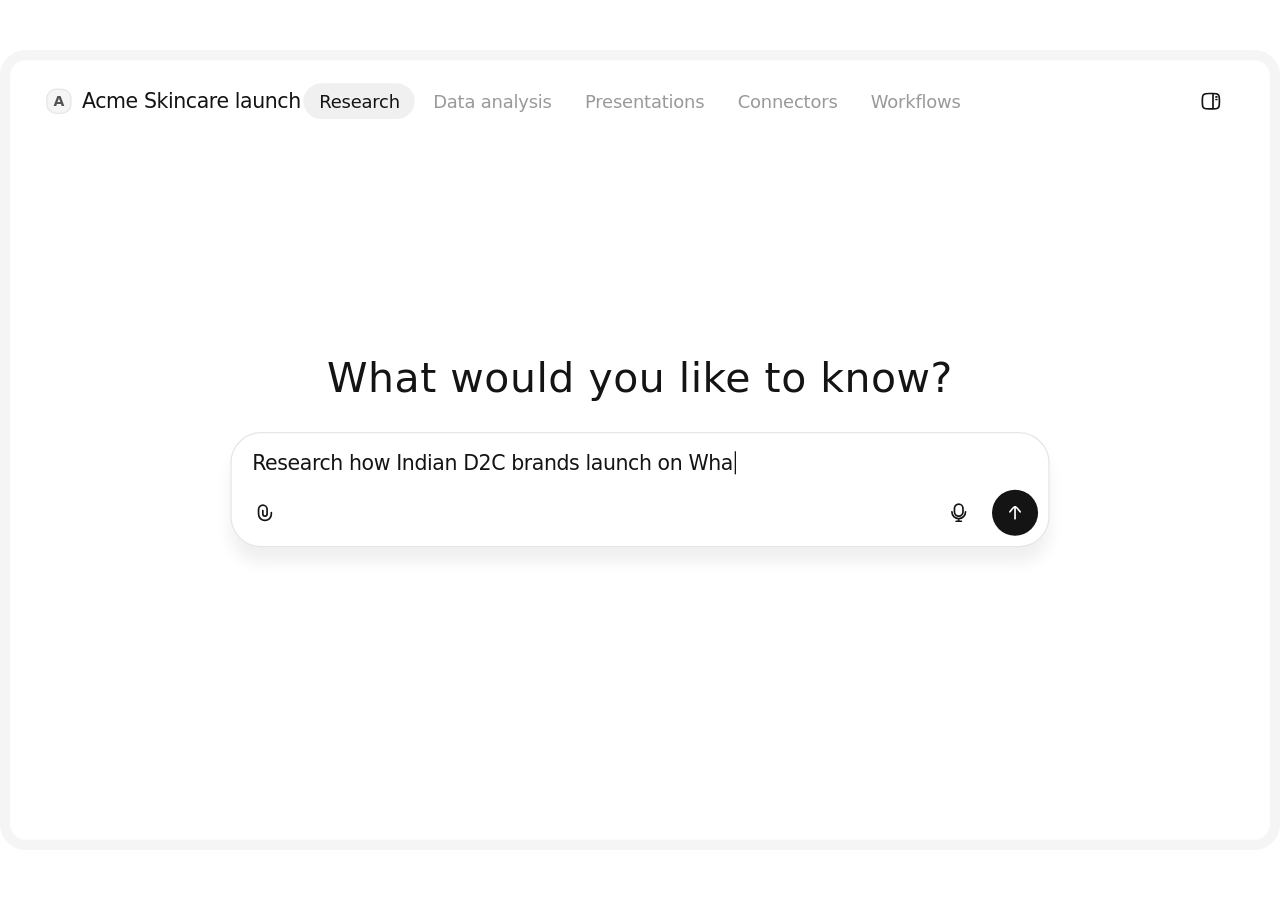
==== index.html @ a305a41b "Build demo shell and scene 1 (Research) Single self-contained index.html: centred app window that sc" ====
<!doctype html>
<html lang="en">
<head>
<meta charset="utf-8">
<meta name="viewport" content="width=device-width, initial-scale=1">
<title>Indus Cowork Demo</title>
<style>
/* Tokens: see design/tokens.css (inlined so this file stays self-contained) */
:root {
  --font-display: "Season Mix", "Inter Display", "Inter", -apple-system, "Segoe UI", system-ui, sans-serif;
  --font-sans:    "Matter", "Inter", -apple-system, "Segoe UI", system-ui, sans-serif;
  --font-mono:    "Matter Mono", ui-monospace, "SF Mono", Menlo, "DejaVu Sans Mono", monospace;
  --weight-regular: 400; --weight-medium: 500; --weight-semibold: 600;

  --text-display-size: 32px;  --text-display-lh: 38.4px;  --text-display-track: 0.4063px;
  --text-title-size:   20px;  --text-title-lh:   24px;    --text-title-track:  -0.4492px;
  --text-body-size:    16px;  --text-body-lh:    24px;    --text-body-track:   -0.3125px;
  --text-heading-size: 16px;  --text-heading-lh: 19.2px;  --text-heading-track:-0.3125px;
  --text-ui-size:      15px;  --text-ui-lh:      21.75px; --text-ui-track:     -0.2344px;
  --text-small-size:   14px;  --text-small-lh:   21px;    --text-small-track:  -0.1504px;
  --text-caption-size: 12px;  --text-caption-lh: 18px;    --text-caption-track: 0;

  --color-ink: #141414; --color-ink-secondary: #525252; --color-ink-muted: #6b7280;
  --color-ink-placeholder: #999999; --color-ink-faint: #b3b3b3; --color-ink-done: #bebebe;
  --color-surface: #ffffff; --color-surface-sunken: #f5f5f5; --color-surface-hover: #f0f0f0; --color-canvas: #f7f5f3;
  --color-border: #e6e6e6; --color-border-subtle: #f0f0f0; --color-border-strong: #cccccc;
  --color-success-bg: #e3f1d8; --color-success-fg: #385418; --color-success-icon: #80ae4d;
  --color-info-bg: #e8effc; --color-danger-bg: #fee2e2; --color-warning-bg: #fffbeb; --color-slate: #374151;

  --space-0-5: 2px; --space-1: 4px; --space-2: 8px; --space-3: 12px; --space-4: 16px;
  --space-5: 20px; --space-6: 24px; --space-7: 28px; --space-12: 48px;

  --radius-xs: 4px; --radius-sm: 8px; --radius-md: 12px; --radius-lg: 16px;
  --radius-xl: 20px; --radius-2xl: 24px; --radius-pill: 9999px;

  --size-icon: 16px; --size-icon-btn: 36px; --size-icon-btn-sm: 28px;
  --size-panel-header: 64px; --size-content-max: 720px;

  --shadow-composer: 0 12px 12px #f0f0f0;

  /* demo-only layout constants */
  --stage-w: 1000px;
  --stage-h: 625px;
  --col-w: 640px;
}

* { box-sizing: border-box; margin: 0; padding: 0; }
html, body { height: 100%; }
body {
  background: var(--color-surface);
  font-family: var(--font-sans);
  color: var(--color-ink);
  -webkit-font-smoothing: antialiased;
  display: grid;
  place-items: center;
  overflow: hidden;
}

/* Stage: fixed design size, scaled to fit its container and centred */
.viewport { position: relative; width: 100%; height: 100%; overflow: hidden; }
.stage {
  position: absolute; left: 50%; top: 50%;
  width: var(--stage-w);
  height: var(--stage-h);
  transform-origin: center center;
  transform: translate(-50%, -50%);
}

/* App chrome: grey frame with an inset white panel, as in the Figma frames */
.chrome {
  width: 100%; height: 100%;
  background: var(--color-surface-sunken);
  border-radius: var(--radius-xl);
  padding: var(--space-2);
}
.panel {
  position: relative;
  width: 100%; height: 100%;
  background: var(--color-surface);
  border-radius: var(--radius-md);
  overflow: hidden;
  display: flex; flex-direction: column;
}

/* Header */
.header {
  flex: none;
  height: var(--size-panel-header);
  padding: 0 var(--space-7);
  display: grid;
  grid-template-columns: 1fr auto 1fr;
  align-items: center;
}
.header-title {
  font-size: var(--text-heading-size); line-height: var(--text-heading-lh);
  letter-spacing: var(--text-heading-track);
  display: flex; align-items: center; gap: var(--space-2);
}
.header-title .brand-dot {
  width: 20px; height: 20px; border-radius: var(--radius-sm);
  background: var(--color-surface-sunken); border: 1px solid var(--color-border);
  display: grid; place-items: center;
  font-size: 11px; font-weight: var(--weight-semibold); color: var(--color-ink-secondary);
}
.chapters { display: flex; gap: var(--space-0-5); }
.chapter {
  height: var(--size-icon-btn-sm);
  padding: 0 var(--space-3);
  border-radius: var(--radius-pill);
  display: flex; align-items: center;
  font-size: var(--text-small-size); line-height: var(--text-small-lh);
  letter-spacing: var(--text-small-track);
  color: var(--color-ink-placeholder);
  transition: background-color .3s, color .3s;
}
.chapter.is-active { background: var(--color-surface-hover); color: var(--color-ink); }
.header-actions { justify-self: end; display: flex; }
.icon-btn {
  width: var(--size-icon-btn); height: var(--size-icon-btn);
  border-radius: var(--radius-pill);
  display: grid; place-items: center;
  flex: none;
}
.icon-btn svg { width: var(--size-icon); height: var(--size-icon); display: block; }

/* Thread */
.thread-wrap { flex: 1 1 auto; min-height: 0; display: flex; justify-content: center; }
.thread {
  width: var(--col-w);
  padding-top: var(--space-2);
  display: flex; flex-direction: column;
  gap: var(--space-4);
}
.scene { display: none; flex-direction: column; gap: var(--space-4); }
.scene.is-live { display: flex; }

.bubble-row { display: flex; justify-content: flex-end; }
.bubble {
  max-width: 80%;
  background: var(--color-surface-sunken);
  border-radius: var(--radius-xl);
  padding: var(--space-3) var(--space-4);
  font-size: var(--text-body-size); line-height: var(--text-body-lh);
  letter-spacing: var(--text-body-track);
}

.status {
  display: flex; align-items: center; gap: var(--space-2);
  height: 24px;
  font-size: var(--text-ui-size); line-height: var(--text-ui-lh);
  letter-spacing: var(--text-ui-track);
  color: var(--color-ink-muted);
}
.status svg { width: var(--size-icon); height: var(--size-icon); flex: none; }
.status .shimmer {
  background: linear-gradient(90deg, var(--color-ink-muted) 0%, var(--color-ink-muted) 35%, var(--color-ink-faint) 50%, var(--color-ink-muted) 65%, var(--color-ink-muted) 100%);
  background-size: 300% 100%;
  -webkit-background-clip: text; background-clip: text;
  color: transparent;
}
.status-swap { position: relative; height: 24px; }
.status-swap > .status { position: absolute; inset: 0 auto auto 0; }

/* Sources */
.sources { display: flex; flex-wrap: wrap; gap: var(--space-2); }
.source {
  display: flex; align-items: center; gap: var(--space-2);
  height: 36px;
  padding: 0 var(--space-3) 0 var(--space-1);
  background: var(--color-surface);
  border: 1px solid var(--color-border);
  border-radius: var(--radius-pill);
  font-size: var(--text-small-size); line-height: var(--text-small-lh);
  letter-spacing: var(--text-small-track);
}
.source .cite { width: 26px; height: 26px; }
.source .meta { color: var(--color-ink-placeholder); }

.cite {
  display: inline-grid; place-items: center;
  min-width: 18px; height: 18px; padding: 0 5px;
  border-radius: var(--radius-pill);
  background: var(--color-surface-sunken);
  color: var(--color-ink-secondary);
  font-size: var(--text-caption-size); line-height: 1;
  font-variant-numeric: tabular-nums;
}

/* Answer prose (assistant messages sit on the panel, no card, as in Figma) */
.answer { display: flex; flex-direction: column; gap: var(--space-3); }
.answer p, .answer li {
  font-size: var(--text-body-size); line-height: var(--text-body-lh);
  letter-spacing: var(--text-body-track);
}
.answer strong { font-weight: var(--weight-semibold); }
.answer ol { list-style: none; display: flex; flex-direction: column; gap: var(--space-2); }
.answer li { display: grid; grid-template-columns: 22px 1fr; }
.answer li .n { color: var(--color-ink-placeholder); font-variant-numeric: tabular-nums; }
.answer .cite { margin-left: var(--space-1); vertical-align: 2px; }

/* Composer */
.composer-wrap { flex: none; display: flex; flex-direction: column; align-items: center; padding: 0 var(--space-7); }
.composer {
  width: var(--col-w);
  background: var(--color-surface);
  border: 1px solid var(--color-border);
  border-radius: var(--radius-2xl);
  box-shadow: var(--shadow-composer);
  padding: var(--space-2);
  display: flex; flex-direction: column; gap: var(--space-2);
}
.composer-input {
  min-height: 28px;
  padding: var(--space-1) var(--space-2) 0;
  font-size: var(--text-body-size); line-height: var(--text-body-lh);
  letter-spacing: var(--text-body-track);
  white-space: nowrap; overflow: hidden;
}
.composer-input .placeholder { color: var(--color-ink-placeholder); }
.caret {
  display: inline-block; width: 1.5px; height: 18px;
  background: var(--color-ink); vertical-align: -3px; margin-left: 1px;
}
.composer-actions { display: flex; align-items: center; gap: var(--space-2); }
.composer-actions .spacer { flex: 1; }
.send { background: var(--color-ink); }
.disclaimer {
  height: 32px; display: grid; place-items: center;
  font-size: var(--text-caption-size); line-height: var(--text-caption-lh);
  color: var(--color-ink-faint);
}

/* Empty state (Figma "Prompt" frame): display heading above a centred composer */
.empty-state {
  position: absolute; left: 0; right: 0;
  display: flex; justify-content: center;
  pointer-events: none;
}
.empty-state h1 {
  font-family: var(--font-display);
  font-weight: var(--weight-medium);
  font-size: var(--text-display-size); line-height: var(--text-display-lh);
  letter-spacing: var(--text-display-track);
  color: var(--color-ink);
}

/* Elements that are driven by the timeline */
[data-anim] { will-change: opacity, transform; }
</style>
</head>
<body>
<div class="viewport" id="viewport">
  <div class="stage" id="stage" role="img" aria-label="Indus Cowork demo: researching how Indian D2C brands launch on WhatsApp for Acme Skincare">
    <div class="chrome">
      <div class="panel">

        <header class="header">
          <div class="header-title"><span class="brand-dot">A</span>Acme Skincare launch</div>
          <nav class="chapters" aria-hidden="true">
            <span class="chapter" data-chapter="0">Research</span>
            <span class="chapter" data-chapter="1">Data analysis</span>
            <span class="chapter" data-chapter="2">Presentations</span>
            <span class="chapter" data-chapter="3">Connectors</span>
            <span class="chapter" data-chapter="4">Workflows</span>
          </nav>
          <div class="header-actions">
            <span class="icon-btn" aria-hidden="true">
              <svg viewBox="0 0 16 16" fill="none"><path d="M1.33333 8C1.33333 5.5406 1.33333 4.31089 1.87588 3.4392C2.0766 3.1167 2.32594 2.8362 2.61261 2.61038C3.38744 2.00002 4.48051 2.00002 6.66667 2.00002H9.33333C11.5195 2.00002 12.6125 2.00002 13.3874 2.61038C13.6741 2.8362 13.9234 3.1167 14.1241 3.4392C14.6667 4.31089 14.6667 5.5406 14.6667 8C14.6667 10.4595 14.6667 11.6891 14.1241 12.5609C13.9234 12.8833 13.6741 13.1639 13.3874 13.3897C12.6125 14 11.5195 14 9.33333 14H6.66667C4.48051 14 3.38744 14 2.61261 13.3897C2.32594 13.1639 2.0766 12.8833 1.87588 12.5609C1.33333 11.6891 1.33333 10.4595 1.33333 8Z" stroke="#141414" stroke-width="1.33333"/><path d="M9.66667 2.00002V14" stroke="#141414" stroke-width="1.33333" stroke-linejoin="round"/><path d="M12 4.66671H12.6667M12 6.66673H12.6667" stroke="#141414" stroke-width="1.33333" stroke-linecap="round" stroke-linejoin="round"/></svg>
            </span>
          </div>
        </header>

        <div class="thread-wrap">
          <div class="thread" id="thread">

            <!-- Scene 1: Research -->
            <section class="scene" data-scene="0">
              <div class="bubble-row" data-anim="s1-bubble">
                <div class="bubble">Research how Indian D2C brands launch on WhatsApp</div>
              </div>

              <div class="status-swap">
                <div class="status" data-anim="s1-searching">
                  <svg viewBox="0 0 16 16" fill="none" data-anim="s1-spinner"><circle cx="8" cy="8" r="6" stroke="#6b7280" stroke-width="1.33" stroke-dasharray="1.5 2.6" stroke-linecap="round"/></svg>
                  <span class="shimmer" data-anim="s1-shimmer">Searching the web</span>
                </div>
                <div class="status" data-anim="s1-searched">
                  <svg viewBox="0 0 16 16" fill="none"><circle cx="8" cy="8" r="6.33" stroke="#80ae4d" stroke-width="1.33"/><path d="M5.5 8.2l1.7 1.7 3.3-3.4" stroke="#80ae4d" stroke-width="1.33" stroke-linecap="round" stroke-linejoin="round"/></svg>
                  <span>Searched the web · 4 sources</span>
                </div>
              </div>

              <div class="sources">
                <div class="source" data-anim="s1-src-1"><span class="cite">1</span>D2C industry report<span class="meta">2025</span></div>
                <div class="source" data-anim="s1-src-2"><span class="cite">2</span>Founder interview<span class="meta">Podcast</span></div>
                <div class="source" data-anim="s1-src-3"><span class="cite">3</span>Beauty brand case study<span class="meta">Blog</span></div>
                <div class="source" data-anim="s1-src-4"><span class="cite">4</span>WhatsApp Business guide<span class="meta">Docs</span></div>
              </div>

              <div class="answer">
                <p data-anim="s1-lead">For <strong>Acme Skincare</strong>, the launches that work follow three moves:</p>
                <ol>
                  <li data-anim="s1-pt-1"><span class="n">1</span><span>Start with click-to-WhatsApp ads, not a website visit.<span class="cite">1</span></span></li>
                  <li data-anim="s1-pt-2"><span class="n">2</span><span>Let catalogue messages and order updates carry the sale, with a person for questions.<span class="cite">2</span><span class="cite">3</span></span></li>
                  <li data-anim="s1-pt-3"><span class="n">3</span><span>Bring buyers back with short reminders, about once a month.<span class="cite">4</span></span></li>
                </ol>
              </div>
            </section>

          </div>
        </div>

        <div class="empty-state" id="empty-state" aria-hidden="true"><h1>What would you like to know?</h1></div>

        <div class="composer-wrap" id="composer-wrap">
          <div class="composer">
            <div class="composer-input" id="composer-input"><span class="placeholder">Ask anything…</span></div>
            <div class="composer-actions">
              <span class="icon-btn" aria-hidden="true">
                <svg viewBox="0 0 16 16" fill="none"><path d="M13 8.00007V9.00007C13 11.7615 10.7614 14.0001 8 14.0001C5.23857 14.0001 3 11.7615 3 9.00007V5.33333C3 3.49239 4.49239 2 6.33333 2C8.17427 2 9.66667 3.49239 9.66667 5.33333V9C9.66667 9.92047 8.92047 10.6667 8 10.6667C7.07953 10.6667 6.33333 9.92047 6.33333 9V6.33333" stroke="#141414" stroke-width="1.33333" stroke-linecap="round" stroke-linejoin="round"/></svg>
              </span>
              <span class="spacer"></span>
              <span class="icon-btn" aria-hidden="true">
                <svg viewBox="0 0 16 16" fill="none"><path d="M11.3333 4.66667V7.33333C11.3333 9.17427 9.84093 10.6667 8 10.6667C6.15905 10.6667 4.66667 9.17427 4.66667 7.33333V4.66667C4.66667 2.82572 6.15905 1.33333 8 1.33333C9.84093 1.33333 11.3333 2.82572 11.3333 4.66667Z" stroke="#141414" stroke-width="1.33333"/><path d="M13.3333 7.33333C13.3333 10.2789 10.9455 12.6667 8 12.6667M8 12.6667C5.05448 12.6667 2.66667 10.2789 2.66667 7.33333M8 12.6667V14.6667M8 14.6667H10M8 14.6667H6" stroke="#141414" stroke-width="1.33333" stroke-linecap="round"/></svg>
              </span>
              <span class="icon-btn send" id="send" aria-hidden="true">
                <svg viewBox="0 0 16 16" fill="none"><path d="M8 3.66667V12.6667" stroke="white" stroke-width="1.33333" stroke-linecap="round" stroke-linejoin="round"/><path d="M12 7.33333C12 7.33333 9.05407 3.33334 8 3.33333C6.94587 3.33333 4 7.33333 4 7.33333" stroke="white" stroke-width="1.33333" stroke-linecap="round" stroke-linejoin="round"/></svg>
              </span>
            </div>
          </div>
          <div class="disclaimer">AI can make mistakes. Please double-check responses.</div>
        </div>

      </div>
    </div>
  </div>
</div>

<script>
(() => {
  /* ── Timeline helpers ─────────────────────────────────────
     Every frame is a pure function of time, so the loop is seamless
     and any moment can be frozen with ?t=<seconds> for review. */
  const clamp = (v, a = 0, b = 1) => Math.min(b, Math.max(a, v));
  const easeOut = (x) => 1 - Math.pow(1 - x, 3);
  const prog = (t, start, dur) => clamp((t - start) / dur);          // linear 0..1
  const ease = (t, start, dur) => easeOut(prog(t, start, dur));      // eased 0..1

  const $ = (sel) => document.querySelector(sel);
  const anim = (name) => document.querySelector(`[data-anim="${name}"]`);

  // Fade + rise in, optionally fade out at the end of the scene
  function enter(el, p, rise = 8, scaleFrom = 1) {
    if (!el) return;
    const s = scaleFrom + (1 - scaleFrom) * p;
    el.style.opacity = p;
    el.style.transform = `translateY(${(1 - p) * rise}px) scale(${s})`;
  }

  const SCENE_LEN = 5;   // seconds per capability
  const HOLD = 1;        // hold on the last frame before looping
  const FADE = 0.3;      // scene cross-fade

  const composerInput = $('#composer-input');
  const composerWrap = $('#composer-wrap');
  const emptyState = $('#empty-state');
  let lift = 0; // px the composer rises to sit centred under the heading

  // Measure in unscaled layout px: centre heading + composer as one group in the panel
  function measureEmptyState() {
    const panel = composerWrap.parentElement;
    const composerH = composerWrap.querySelector('.composer').offsetHeight;
    const headH = emptyState.offsetHeight;
    const gap = 24; // --space-6, as in the Prompt frame
    const groupTop = (panel.clientHeight - (headH + gap + composerH)) / 2;
    lift = composerWrap.offsetTop - (groupTop + headH + gap);
    emptyState.style.top = groupTop + 'px';
  }
  measureEmptyState();
  if (document.fonts) document.fonts.ready.then(measureEmptyState);

  // 1 = composer centred under the heading, 0 = docked at the bottom
  function setEmptyState(p, headingOpacity) {
    composerWrap.style.transform = `translateY(${-lift * p}px)`;
    emptyState.style.opacity = headingOpacity;
    emptyState.style.transform = `translateY(${-(1 - headingOpacity) * 8}px)`;
    composerWrap.querySelector('.disclaimer').style.opacity = 1 - p;
  }
  const sendBtn = $('#send');
  const thread = $('#thread');
  const chapters = [...document.querySelectorAll('.chapter')];
  const sceneEls = [...document.querySelectorAll('.scene')];

  function setComposer(text, caret) {
    if (!text) {
      composerInput.innerHTML = '<span class="placeholder">Ask anything…</span>';
    } else {
      composerInput.textContent = text;
      if (caret) composerInput.insertAdjacentHTML('beforeend', '<span class="caret"></span>');
    }
  }

  // Shared prompt beat: type into the composer, press send, bubble lands
  function promptBeat(t, prompt, bubbleName) {
    const typeStart = 0.3, typeDur = 1.2, sendAt = 1.6;
    const typed = Math.round(prompt.length * prog(t, typeStart, typeDur));
    const caretOn = t < sendAt && Math.floor(t * 2.5) % 2 === 0;
    setComposer(t < sendAt ? prompt.slice(0, typed) : '', caretOn || (t >= typeStart && t < typeStart + typeDur));

    const hasText = t >= typeStart && t < sendAt;
    const press = t >= sendAt - 0.08 && t < sendAt + 0.12 ? 0.9 : 1;
    sendBtn.style.opacity = hasText ? 1 : 0.5;
    sendBtn.style.transform = `scale(${press})`;

    enter(anim(bubbleName), ease(t, sendAt + 0.15, 0.35), 10);
    return sendAt;
  }

  /* ── Scene 1: Research ───────────────────────────────────── */
  function research(t) {
    const sent = promptBeat(t, 'Research how Indian D2C brands launch on WhatsApp', 's1-bubble');

    // Opens on the empty state; on send the heading lifts away and the composer docks
    setEmptyState(1 - ease(t, sent, 0.5), 1 - ease(t, sent, 0.25));

    const searchIn = ease(t, sent + 0.3, 0.3);
    const doneAt = 3.3;
    const swap = ease(t, doneAt, 0.25);
    const searching = anim('s1-searching');
    searching.style.opacity = searchIn * (1 - swap);
    anim('s1-searched').style.opacity = swap;
    anim('s1-spinner').style.transform = `rotate(${t * 240}deg)`;
    anim('s1-shimmer').style.backgroundPosition = `${100 - ((t * 60) % 300)}% 0`;

    // Sources stream in one by one
    [2.15, 2.45, 2.75, 3.05].forEach((at, i) => {
      enter(anim(`s1-src-${i + 1}`), ease(t, at, 0.3), 6, 0.96);
    });

    // Cited summary builds line by line → end frame
    enter(anim('s1-lead'), ease(t, 3.45, 0.35), 6);
    [3.7, 3.95, 4.2].forEach((at, i) => enter(anim(`s1-pt-${i + 1}`), ease(t, at, 0.35), 6));
  }

  const scenes = [research];
  const TOTAL = scenes.length * SCENE_LEN + HOLD;

  function render(time) {
    const T = ((time % TOTAL) + TOTAL) % TOTAL;
    const idx = Math.min(scenes.length - 1, Math.floor(T / SCENE_LEN));
    const t = T - idx * SCENE_LEN;           // local scene time (runs into the hold on the last scene)

    sceneEls.forEach((el, i) => el.classList.toggle('is-live', i === idx));
    chapters.forEach((el, i) => el.classList.toggle('is-active', i === idx));

    setEmptyState(0, 0);   // docked by default; scene 1 opens on the empty state
    scenes[idx](t);

    // Cross-fade the thread at scene boundaries (and around the loop point)
    const isLast = idx === scenes.length - 1;
    // Last scene: thread fades out first, then the composer returns (no overlap)
    const outStart = isLast ? SCENE_LEN + HOLD - 2 * FADE : SCENE_LEN - FADE;
    const returnStart = SCENE_LEN + HOLD - FADE;
    const fadeIn = ease(t, 0, FADE);
    const fadeOut = 1 - prog(t, outStart, FADE);
    thread.style.opacity = Math.min(fadeIn, fadeOut);

    // Loop point: return to the empty state so frame 0 follows seamlessly
    if (isLast && t > outStart) {
      setComposer('', false);
      sendBtn.style.opacity = 0.5;
      const back = ease(t, returnStart, FADE);
      setEmptyState(back, ease(t, returnStart + FADE / 3, FADE * 2 / 3));
    }
  }

  /* ── Playback ─────────────────────────────────────────────── */
  const params = new URLSearchParams(location.search);
  const frozen = params.has('t') ? parseFloat(params.get('t')) : null;

  let elapsed = 0, last = null, running = true;
  function tick(now) {
    if (last !== null && running) elapsed += (now - last) / 1000;
    last = now;
    render(elapsed);
    requestAnimationFrame(tick);
  }

  if (frozen !== null) {
    render(frozen);
  } else {
    // Pause while the tab or the hero is off-screen
    document.addEventListener('visibilitychange', () => { running = !document.hidden; });
    if ('IntersectionObserver' in window) {
      new IntersectionObserver(([e]) => { running = e.isIntersecting && !document.hidden; })
        .observe(document.getElementById('stage'));
    }
    requestAnimationFrame(tick);
  }

  /* ── Scale the fixed-size stage to fit, centred ───────────── */
  const stage = document.getElementById('stage');
  const viewport = document.getElementById('viewport');
  function fit() {
    const s = Math.min(viewport.clientWidth / 1000, viewport.clientHeight / 625);
    stage.style.transform = `translate(-50%, -50%) scale(${s})`;
  }
  new ResizeObserver(fit).observe(viewport);
  fit();
})();
</script>
</body>
</html>
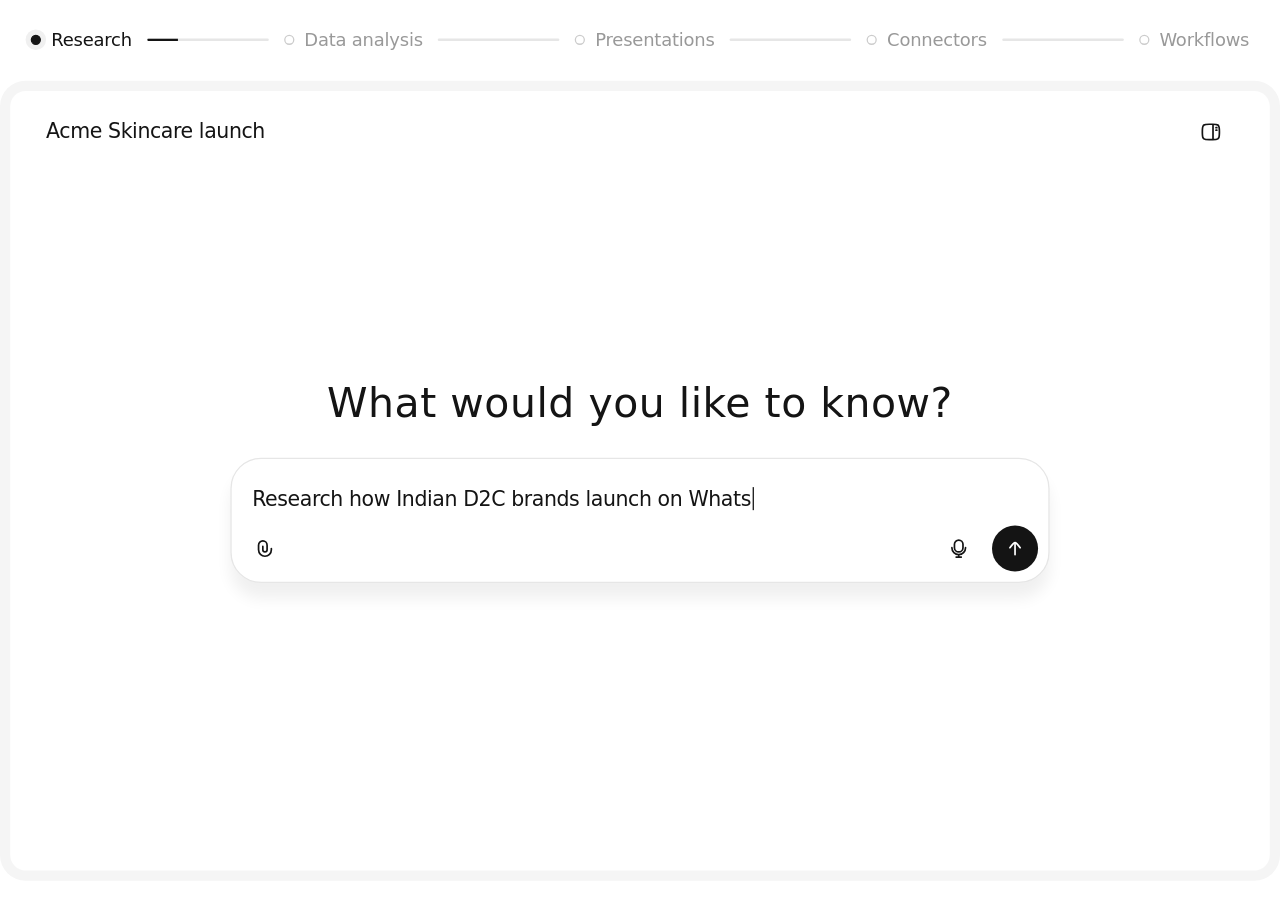
==== commit 81c137f2: "Add scenes 2-5 and a capability timeline above the app - Capability timeline moved out of the app he" ====
--- a/index.html
+++ b/index.html
@@ -38,9 +38,15 @@
 
   --shadow-composer: 0 12px 12px #f0f0f0;
 
+  /* Acme Skincare deck (story content, scoped to the slides only) */
+  --acme-green: #1f5c4a;
+  --acme-cream: #f3efe6;
+  --acme-sage:  #5f8f7e;
+
   /* demo-only layout constants */
   --stage-w: 1000px;
-  --stage-h: 625px;
+  --timeline-h: 32px;
+  --chrome-h: 625px;
   --col-w: 640px;
 }
 
@@ -51,8 +57,6 @@
   font-family: var(--font-sans);
   color: var(--color-ink);
   -webkit-font-smoothing: antialiased;
-  display: grid;
-  place-items: center;
   overflow: hidden;
 }
 
@@ -61,14 +65,53 @@
 .stage {
   position: absolute; left: 50%; top: 50%;
   width: var(--stage-w);
-  height: var(--stage-h);
+  display: flex; flex-direction: column; gap: var(--space-4);
   transform-origin: center center;
   transform: translate(-50%, -50%);
 }
 
+/* ── Capability timeline (sits above the app, separate from the flow) ── */
+.timeline {
+  height: var(--timeline-h);
+  padding: 0 var(--space-6);
+  list-style: none;
+  display: flex; align-items: center; gap: var(--space-3);
+}
+.step {
+  flex: none;
+  display: flex; align-items: center; gap: var(--space-2);
+  font-size: var(--text-small-size); line-height: var(--text-small-lh);
+  letter-spacing: var(--text-small-track);
+  color: var(--color-ink-placeholder);
+  transition: color .3s;
+}
+.step .dot {
+  width: 8px; height: 8px; border-radius: var(--radius-pill);
+  border: 1.5px solid var(--color-border-strong);
+  background: var(--color-surface);
+  transition: background-color .3s, border-color .3s, box-shadow .3s;
+}
+.step.is-done { color: var(--color-ink-secondary); }
+.step.is-done .dot { background: var(--color-ink); border-color: var(--color-ink); }
+.step.is-active { color: var(--color-ink); }
+.step.is-active .dot {
+  background: var(--color-ink); border-color: var(--color-ink);
+  box-shadow: 0 0 0 4px var(--color-surface-hover);
+}
+.link {
+  flex: 1 1 auto; position: relative;
+  height: 1.5px; border-radius: var(--radius-pill);
+  background: var(--color-border);
+  overflow: hidden;
+}
+.link .fill {
+  position: absolute; inset: 0 auto 0 0; width: 0;
+  background: var(--color-ink);
+}
+
 /* App chrome: grey frame with an inset white panel, as in the Figma frames */
 .chrome {
-  width: 100%; height: 100%;
+  height: var(--chrome-h);
   background: var(--color-surface-sunken);
   border-radius: var(--radius-xl);
   padding: var(--space-2);
@@ -87,34 +130,12 @@
   flex: none;
   height: var(--size-panel-header);
   padding: 0 var(--space-7);
-  display: grid;
-  grid-template-columns: 1fr auto 1fr;
-  align-items: center;
+  display: flex; align-items: center; justify-content: space-between;
 }
 .header-title {
   font-size: var(--text-heading-size); line-height: var(--text-heading-lh);
   letter-spacing: var(--text-heading-track);
-  display: flex; align-items: center; gap: var(--space-2);
-}
-.header-title .brand-dot {
-  width: 20px; height: 20px; border-radius: var(--radius-sm);
-  background: var(--color-surface-sunken); border: 1px solid var(--color-border);
-  display: grid; place-items: center;
-  font-size: 11px; font-weight: var(--weight-semibold); color: var(--color-ink-secondary);
-}
-.chapters { display: flex; gap: var(--space-0-5); }
-.chapter {
-  height: var(--size-icon-btn-sm);
-  padding: 0 var(--space-3);
-  border-radius: var(--radius-pill);
-  display: flex; align-items: center;
-  font-size: var(--text-small-size); line-height: var(--text-small-lh);
-  letter-spacing: var(--text-small-track);
-  color: var(--color-ink-placeholder);
-  transition: background-color .3s, color .3s;
-}
-.chapter.is-active { background: var(--color-surface-hover); color: var(--color-ink); }
-.header-actions { justify-self: end; display: flex; }
+}
 .icon-btn {
   width: var(--size-icon-btn); height: var(--size-icon-btn);
   border-radius: var(--radius-pill);
@@ -123,18 +144,24 @@
 }
 .icon-btn svg { width: var(--size-icon); height: var(--size-icon); display: block; }
 
-/* Thread */
-.thread-wrap { flex: 1 1 auto; min-height: 0; display: flex; justify-content: center; }
+/* Thread (auto-scrolls like a chat as content arrives) */
+.thread-wrap {
+  flex: 1 1 auto; min-height: 0;
+  display: flex; justify-content: center;
+  overflow: hidden;
+  -webkit-mask-image: linear-gradient(to bottom, transparent 0, #000 16px);
+          mask-image: linear-gradient(to bottom, transparent 0, #000 16px);
+}
 .thread {
+  position: relative;
   width: var(--col-w);
-  padding-top: var(--space-2);
-  display: flex; flex-direction: column;
-  gap: var(--space-4);
+  padding-top: var(--space-5);
+  align-self: flex-start;
 }
 .scene { display: none; flex-direction: column; gap: var(--space-4); }
 .scene.is-live { display: flex; }
 
-.bubble-row { display: flex; justify-content: flex-end; }
+.user-group { display: flex; flex-direction: column; align-items: flex-end; gap: var(--space-2); }
 .bubble {
   max-width: 80%;
   background: var(--color-surface-sunken);
@@ -144,24 +171,49 @@
   letter-spacing: var(--text-body-track);
 }
 
+/* Tool-run status line: working (shimmer) swaps to done (check) */
+.status-swap { position: relative; height: 24px; }
 .status {
+  position: absolute; inset: 0 auto auto 0;
   display: flex; align-items: center; gap: var(--space-2);
-  height: 24px;
+  height: 24px; white-space: nowrap;
   font-size: var(--text-ui-size); line-height: var(--text-ui-lh);
   letter-spacing: var(--text-ui-track);
   color: var(--color-ink-muted);
 }
+.status.is-static { position: static; }
 .status svg { width: var(--size-icon); height: var(--size-icon); flex: none; }
-.status .shimmer {
+.shimmer {
   background: linear-gradient(90deg, var(--color-ink-muted) 0%, var(--color-ink-muted) 35%, var(--color-ink-faint) 50%, var(--color-ink-muted) 65%, var(--color-ink-muted) 100%);
   background-size: 300% 100%;
   -webkit-background-clip: text; background-clip: text;
   color: transparent;
 }
-.status-swap { position: relative; height: 24px; }
-.status-swap > .status { position: absolute; inset: 0 auto auto 0; }
-
-/* Sources */
+
+/* File card (Figma artifact card) */
+.file-card {
+  display: flex; align-items: center; gap: var(--space-2);
+  padding: 10px var(--space-4) 10px var(--space-2);
+  background: var(--color-surface);
+  border: 1px solid var(--color-border);
+  border-radius: var(--radius-lg);
+}
+.file-card .name {
+  font-size: var(--text-ui-size); line-height: 22.5px; letter-spacing: var(--text-ui-track);
+}
+.file-card .meta {
+  font-size: var(--text-caption-size); line-height: var(--text-caption-lh);
+  color: var(--color-ink-placeholder);
+}
+.file-tile {
+  width: 36px; height: 36px; flex: none;
+  border-radius: var(--radius-sm);
+  background: var(--color-success-bg); color: var(--color-success-fg);
+  display: grid; place-items: center;
+  font-size: 10px; font-weight: var(--weight-semibold); letter-spacing: 0.4px;
+}
+
+/* Research: sources + cited answer */
 .sources { display: flex; flex-wrap: wrap; gap: var(--space-2); }
 .source {
   display: flex; align-items: center; gap: var(--space-2);
@@ -175,7 +227,6 @@
 }
 .source .cite { width: 26px; height: 26px; }
 .source .meta { color: var(--color-ink-placeholder); }
-
 .cite {
   display: inline-grid; place-items: center;
   min-width: 18px; height: 18px; padding: 0 5px;
@@ -185,18 +236,155 @@
   font-size: var(--text-caption-size); line-height: 1;
   font-variant-numeric: tabular-nums;
 }
-
-/* Answer prose (assistant messages sit on the panel, no card, as in Figma) */
-.answer { display: flex; flex-direction: column; gap: var(--space-3); }
-.answer p, .answer li {
+.prose p, .prose li {
   font-size: var(--text-body-size); line-height: var(--text-body-lh);
   letter-spacing: var(--text-body-track);
 }
-.answer strong { font-weight: var(--weight-semibold); }
+.prose strong { font-weight: var(--weight-semibold); }
+.answer { display: flex; flex-direction: column; gap: var(--space-3); }
 .answer ol { list-style: none; display: flex; flex-direction: column; gap: var(--space-2); }
 .answer li { display: grid; grid-template-columns: 22px 1fr; }
 .answer li .n { color: var(--color-ink-placeholder); font-variant-numeric: tabular-nums; }
 .answer .cite { margin-left: var(--space-1); vertical-align: 2px; }
+
+/* Data analysis: funnel chart */
+.card {
+  background: var(--color-surface);
+  border: 1px solid var(--color-border);
+  border-radius: var(--radius-md);
+}
+.funnel { padding: var(--space-3) var(--space-4); display: flex; flex-direction: column; gap: var(--space-2); }
+.card-head { display: flex; align-items: baseline; justify-content: space-between; }
+.card-title {
+  font-size: var(--text-ui-size); line-height: var(--text-ui-lh); letter-spacing: var(--text-ui-track);
+  font-weight: var(--weight-medium);
+}
+.card-meta { font-size: var(--text-caption-size); line-height: var(--text-caption-lh); color: var(--color-ink-placeholder); }
+.funnel-rows { display: flex; flex-direction: column; gap: var(--space-0-5); }
+.funnel-row {
+  display: grid; grid-template-columns: 112px 1fr 64px; align-items: center;
+  column-gap: var(--space-3);
+  height: 26px; padding: 0 var(--space-2);
+  font-size: var(--text-small-size); line-height: var(--text-small-lh); letter-spacing: var(--text-small-track);
+}
+.funnel-row .label { color: var(--color-ink-secondary); }
+.funnel-row .value { text-align: right; font-variant-numeric: tabular-nums; }
+.funnel-row .track { display: block; height: 18px; }
+.funnel-row .bar {
+  display: block;
+  height: 100%; width: 0;
+  background: var(--color-ink);
+  border-radius: 0 var(--radius-xs) var(--radius-xs) 0;
+}
+.drop-zone { position: relative; display: flex; flex-direction: column; gap: var(--space-0-5); }
+.drop-band {
+  position: absolute; inset: -2px 0;
+  background: var(--color-danger-bg);
+  border-radius: var(--radius-sm);
+}
+.drop-zone .funnel-row { position: relative; }
+.drop-badge {
+  position: absolute; right: 84px; top: 50%;
+  display: flex; align-items: center; gap: var(--space-1);
+  height: 22px; padding: 0 var(--space-2);
+  background: var(--color-surface);
+  border-radius: var(--radius-pill);
+  font-size: var(--text-caption-size); line-height: var(--text-caption-lh);
+  font-weight: var(--weight-medium);
+  white-space: nowrap;
+}
+.drop-badge svg { width: 12px; height: 12px; }
+
+/* Presentations: slide fan */
+.fan { position: relative; height: 196px; }
+.slide {
+  position: absolute; left: 50%; top: 50%;
+  width: 236px; height: 133px;
+  border-radius: var(--radius-sm);
+  border: 1px solid var(--color-border);
+  box-shadow: var(--shadow-composer);
+  overflow: hidden;
+  padding: var(--space-4);
+  display: flex; flex-direction: column;
+  font-family: var(--font-display);
+  background: var(--acme-cream); color: var(--acme-green);
+}
+.slide .kicker { font-family: var(--font-sans); font-size: 8px; letter-spacing: 1.2px; text-transform: uppercase; opacity: .8; }
+.slide .title { font-size: 17px; line-height: 20px; letter-spacing: -0.2px; font-weight: var(--weight-medium); margin-top: var(--space-1); }
+.slide-cover { background: var(--acme-green); color: var(--acme-cream); border-color: var(--acme-green); justify-content: space-between; }
+.slide-cover .title { font-size: 22px; line-height: 26px; }
+.slide-cover .rule { width: 32px; height: 1.5px; background: var(--acme-sage); margin: var(--space-2) 0 var(--space-1); }
+.slide-cover .foot { font-family: var(--font-sans); font-size: 8px; opacity: .75; display: flex; gap: var(--space-3); }
+.mini-funnel { margin-top: var(--space-2); display: flex; flex-direction: column; gap: 4px; font-family: var(--font-sans); font-size: 8px; }
+.mini-funnel div { display: grid; grid-template-columns: 52px 1fr; align-items: center; gap: 6px; }
+.mini-funnel i { display: block; height: 9px; background: var(--acme-green); border-radius: 0 2px 2px 0; }
+.mini-funnel .lost i { background: var(--acme-sage); }
+.mini-list { margin-top: var(--space-2); list-style: none; font-family: var(--font-sans); font-size: 9px; line-height: 13px; display: flex; flex-direction: column; gap: 6px; }
+.mini-list li { display: grid; grid-template-columns: 14px 1fr; border-top: 1px solid rgba(31, 92, 74, .18); padding-top: 5px; }
+
+/* Connectors */
+.section-head { display: flex; flex-direction: column; gap: var(--space-1); }
+.section-head .h { font-size: var(--text-body-size); line-height: var(--text-body-lh); letter-spacing: var(--text-body-track); font-weight: var(--weight-medium); }
+.section-head .sub { font-size: var(--text-small-size); line-height: var(--text-small-lh); letter-spacing: var(--text-small-track); color: var(--color-ink-placeholder); }
+.connectors { display: grid; grid-template-columns: repeat(3, 1fr); gap: var(--space-2); }
+.connector {
+  background: var(--color-surface);
+  border: 1px solid var(--color-border-strong);
+  border-radius: var(--radius-md);
+  padding: var(--space-4);
+  display: flex; flex-direction: column; gap: var(--space-1);
+}
+.connector .top { display: flex; align-items: center; justify-content: space-between; margin-bottom: var(--space-2); }
+.connector .logo { width: 20px; height: 20px; display: block; }
+.connector .name { font-size: var(--text-ui-size); line-height: 18px; letter-spacing: var(--text-ui-track); font-weight: var(--weight-medium); }
+.connector .desc { font-size: var(--text-small-size); line-height: var(--text-small-lh); letter-spacing: var(--text-small-track); color: var(--color-ink-placeholder); }
+.connector .state { position: relative; height: 20px; margin-top: var(--space-2); }
+.connector .state > * { position: absolute; left: 0; top: 0; }
+.toggle {
+  position: relative; width: 32px; height: 18px; flex: none;
+  border-radius: var(--radius-pill);
+  background: var(--color-border);
+}
+.toggle .on { position: absolute; inset: 0; border-radius: inherit; background: var(--color-ink); opacity: 0; }
+.toggle .knob {
+  position: absolute; left: 2px; top: 2px;
+  width: 14px; height: 14px; border-radius: var(--radius-pill);
+  background: var(--color-surface);
+}
+.muted-label { font-size: var(--text-caption-size); line-height: 20px; color: var(--color-ink-placeholder); }
+.badge {
+  display: inline-flex; align-items: center; gap: var(--space-1);
+  height: 20px; padding: 0 var(--space-2);
+  border-radius: var(--radius-pill);
+  font-size: var(--text-caption-size); line-height: var(--text-caption-lh);
+  white-space: nowrap;
+}
+.badge-success { background: var(--color-success-bg); color: var(--color-success-fg); }
+.badge-neutral { background: var(--color-surface-sunken); color: var(--color-ink); }
+.badge svg { width: 12px; height: 12px; }
+
+/* Workflows: scheduled-task table (Figma "Scheduled tasks") */
+.task-table { overflow: hidden; }
+.task-grid {
+  display: grid;
+  grid-template-columns: 212px 106px 64px 112px 1fr;
+}
+.task-grid > div {
+  display: flex; align-items: center;
+  padding: 0 10px;
+  white-space: nowrap;
+  font-size: var(--text-small-size); line-height: var(--text-small-lh); letter-spacing: var(--text-small-track);
+}
+.task-grid .th { height: 44px; color: var(--color-ink-secondary); border-bottom: 1px solid var(--color-border); }
+.task-grid .td { height: 60px; }
+.task-name { gap: var(--space-3); font-size: var(--text-ui-size) !important; letter-spacing: var(--text-ui-track) !important; }
+.task-icon {
+  width: 32px; height: 32px; flex: none;
+  border-radius: var(--radius-sm); background: var(--color-info-bg);
+  display: grid; place-items: center;
+}
+.task-icon svg { width: 16px; height: 16px; }
+.td.next { color: var(--color-ink-secondary); }
 
 /* Composer */
 .composer-wrap { flex: none; display: flex; flex-direction: column; align-items: center; padding: 0 var(--space-7); }
@@ -208,7 +396,11 @@
   box-shadow: var(--shadow-composer);
   padding: var(--space-2);
   display: flex; flex-direction: column; gap: var(--space-2);
-}
+  transition: border-color .2s;
+}
+.composer-attach { height: 0; position: relative; }
+.composer-attach .file-card { position: absolute; left: 0; top: 0; padding: 6px var(--space-3) 6px 6px; border-radius: var(--radius-md); }
+.composer-attach .file-tile { width: 30px; height: 30px; font-size: 9px; }
 .composer-input {
   min-height: 28px;
   padding: var(--space-1) var(--space-2) 0;
@@ -244,60 +436,66 @@
   color: var(--color-ink);
 }
 
-/* Elements that are driven by the timeline */
 [data-anim] { will-change: opacity, transform; }
 </style>
 </head>
 <body>
+<svg width="0" height="0" style="position:absolute" aria-hidden="true">
+  <defs>
+    <symbol id="i-check" viewBox="0 0 16 16"><circle cx="8" cy="8" r="6.33" fill="none" stroke="#80ae4d" stroke-width="1.33"/><path d="M5.5 8.2l1.7 1.7 3.3-3.4" fill="none" stroke="#80ae4d" stroke-width="1.33" stroke-linecap="round" stroke-linejoin="round"/></symbol>
+    <symbol id="i-spin" viewBox="0 0 16 16"><circle cx="8" cy="8" r="6" fill="none" stroke="#6b7280" stroke-width="1.33" stroke-dasharray="1.5 2.6" stroke-linecap="round"/></symbol>
+    <symbol id="i-slack" viewBox="0 0 20 20"><path d="M4.20633 12.6031C4.20633 13.7619 3.26984 14.6984 2.11109 14.6984C0.952344 14.6984 0.0158594 13.7619 0.0158594 12.6031C0.0158594 11.4445 0.952344 10.508 2.11117 10.508H4.20625L4.20633 12.6031ZM5.25398 12.6031C5.25398 11.4445 6.19047 10.508 7.34922 10.508C8.50797 10.508 9.44445 11.4445 9.44445 12.6032V17.8413C9.44445 19 8.50797 19.9366 7.34914 19.9366C6.19055 19.9366 5.25398 19 5.25398 17.8413V12.6031Z" fill="#E01E5A"/><path d="M7.34922 4.19047C6.19047 4.19047 5.25391 3.25398 5.25391 2.09523C5.25391 0.936484 6.19055 0 7.34922 0C8.50789 0 9.44445 0.936484 9.44445 2.09523V4.19055L7.34922 4.19047ZM7.34922 5.25398C8.50797 5.25398 9.44445 6.19047 9.44445 7.34922C9.44445 8.50797 8.50797 9.44445 7.34914 9.44445H2.09531C0.936484 9.44445 0 8.50797 0 7.34914C0 6.19055 0.936484 5.25398 2.09523 5.25398H7.34922Z" fill="#36C5F0"/><path d="M15.7461 7.34922C15.7461 6.19047 16.6826 5.25391 17.8413 5.25391C18.9999 5.25391 19.9366 6.19047 19.9366 7.34922C19.9366 8.50797 19 9.44445 17.8413 9.44445H15.7461V7.34922ZM14.6984 7.34922C14.6984 8.50797 13.7619 9.44445 12.6031 9.44445C11.4445 9.44445 10.508 8.50797 10.508 7.34914V2.09531C10.508 0.936484 11.4445 0 12.6031 0C13.7618 0 14.6984 0.936484 14.6984 2.09523L14.6984 7.34922Z" fill="#2EB67D"/><path d="M12.6031 15.7461C13.7619 15.7461 14.6984 16.6826 14.6984 17.8413C14.6984 18.9999 13.7619 19.9366 12.6031 19.9366C11.4445 19.9366 10.508 19 10.508 17.8413V15.7461H12.6031ZM12.6031 14.6984C11.4445 14.6984 10.508 13.7619 10.508 12.6031C10.508 11.4445 11.4445 10.508 12.6032 10.508H17.8571C19.0159 10.508 19.9524 11.4445 19.9524 12.6032C19.9524 13.762 19.0159 14.6984 17.8571 14.6984H12.6031Z" fill="#ECB22E"/></symbol>
+    <symbol id="i-gmail" viewBox="0 0 20 20"><path d="M1.5 6.2v8.6c0 .7.6 1.2 1.2 1.2h2.8V8.9L1.5 6.2z" fill="#4285F4"/><path d="M14.5 16h2.8c.7 0 1.2-.5 1.2-1.2V6.2l-4 2.7V16z" fill="#34A853"/><path d="M14.5 4.6v4.3l4-2.7V5c0-1.2-1.4-1.9-2.4-1.2l-1.6.8z" fill="#FBBC04"/><path d="M5.5 8.9V4.6L10 7.9l4.5-3.3v4.3L10 12.2 5.5 8.9z" fill="#EA4335"/><path d="M1.5 5v1.2l4 2.7V4.6l-1.6-.8C2.9 3.1 1.5 3.8 1.5 5z" fill="#C5221F"/></symbol>
+    <symbol id="i-drive" viewBox="0 0 20 20"><path d="M6.6 2.5h6.8l6.1 10.6h-6.8L6.6 2.5z" fill="#FFBA00"/><path d="M6.6 2.5L.5 13.1l3.4 5.9 6.1-10.6-3.4-5.9z" fill="#0F9D58"/><path d="M3.9 19h12.2l3.4-5.9H7.3L3.9 19z" fill="#4285F4"/></symbol>
+    <symbol id="i-cal" viewBox="0 0 16 16"><path d="M10.6667 1.33333V4M5.33333 1.33333V4" fill="none" stroke="#141414" stroke-width="1.33333" stroke-linecap="round" stroke-linejoin="round"/><path d="M8.66667 2.66667H7.33333C4.81917 2.66667 3.5621 2.66667 2.78105 3.44771C2 4.22877 2 5.48584 2 8V9.33333C2 11.8475 2 13.1046 2.78105 13.8856C3.5621 14.6667 4.81917 14.6667 7.33333 14.6667H8.66667C11.1808 14.6667 12.4379 14.6667 13.2189 13.8856C14 13.1046 14 11.8475 14 9.33333V8C14 5.48584 14 4.22877 13.2189 3.44771C12.4379 2.66667 11.1808 2.66667 8.66667 2.66667Z" fill="none" stroke="#141414" stroke-width="1.33333" stroke-linecap="round" stroke-linejoin="round"/><path d="M2 6.66667H14" fill="none" stroke="#141414" stroke-width="1.33333" stroke-linecap="round" stroke-linejoin="round"/><path d="M7.997 9.33333H8.003M7.997 12H8.003M10.6607 9.33333H10.6667M5.33333 9.33333H5.33931M5.33333 12H5.33931" fill="none" stroke="#141414" stroke-width="1.33333" stroke-linecap="round" stroke-linejoin="round"/></symbol>
+    <symbol id="i-down" viewBox="0 0 12 12"><path d="M6 2.5v7M3 6.5l3 3 3-3" fill="none" stroke="#141414" stroke-width="1.2" stroke-linecap="round" stroke-linejoin="round"/></symbol>
+  </defs>
+</svg>
+
 <div class="viewport" id="viewport">
-  <div class="stage" id="stage" role="img" aria-label="Indus Cowork demo: researching how Indian D2C brands launch on WhatsApp for Acme Skincare">
+  <div class="stage" id="stage" role="img" aria-label="Indus Cowork demo for Acme Skincare: research, data analysis, a launch deck, connecting Slack, Gmail and Drive, and a scheduled weekly update">
+
+    <ol class="timeline" aria-hidden="true">
+      <li class="step"><span class="dot"></span>Research</li>
+      <li class="link"><span class="fill"></span></li>
+      <li class="step"><span class="dot"></span>Data analysis</li>
+      <li class="link"><span class="fill"></span></li>
+      <li class="step"><span class="dot"></span>Presentations</li>
+      <li class="link"><span class="fill"></span></li>
+      <li class="step"><span class="dot"></span>Connectors</li>
+      <li class="link"><span class="fill"></span></li>
+      <li class="step"><span class="dot"></span>Workflows</li>
+    </ol>
+
     <div class="chrome">
-      <div class="panel">
+      <div class="panel" id="panel">
 
         <header class="header">
-          <div class="header-title"><span class="brand-dot">A</span>Acme Skincare launch</div>
-          <nav class="chapters" aria-hidden="true">
-            <span class="chapter" data-chapter="0">Research</span>
-            <span class="chapter" data-chapter="1">Data analysis</span>
-            <span class="chapter" data-chapter="2">Presentations</span>
-            <span class="chapter" data-chapter="3">Connectors</span>
-            <span class="chapter" data-chapter="4">Workflows</span>
-          </nav>
-          <div class="header-actions">
-            <span class="icon-btn" aria-hidden="true">
-              <svg viewBox="0 0 16 16" fill="none"><path d="M1.33333 8C1.33333 5.5406 1.33333 4.31089 1.87588 3.4392C2.0766 3.1167 2.32594 2.8362 2.61261 2.61038C3.38744 2.00002 4.48051 2.00002 6.66667 2.00002H9.33333C11.5195 2.00002 12.6125 2.00002 13.3874 2.61038C13.6741 2.8362 13.9234 3.1167 14.1241 3.4392C14.6667 4.31089 14.6667 5.5406 14.6667 8C14.6667 10.4595 14.6667 11.6891 14.1241 12.5609C13.9234 12.8833 13.6741 13.1639 13.3874 13.3897C12.6125 14 11.5195 14 9.33333 14H6.66667C4.48051 14 3.38744 14 2.61261 13.3897C2.32594 13.1639 2.0766 12.8833 1.87588 12.5609C1.33333 11.6891 1.33333 10.4595 1.33333 8Z" stroke="#141414" stroke-width="1.33333"/><path d="M9.66667 2.00002V14" stroke="#141414" stroke-width="1.33333" stroke-linejoin="round"/><path d="M12 4.66671H12.6667M12 6.66673H12.6667" stroke="#141414" stroke-width="1.33333" stroke-linecap="round" stroke-linejoin="round"/></svg>
-            </span>
-          </div>
+          <div class="header-title">Acme Skincare launch</div>
+          <span class="icon-btn" aria-hidden="true">
+            <svg viewBox="0 0 16 16" fill="none"><path d="M1.33333 8C1.33333 5.5406 1.33333 4.31089 1.87588 3.4392C2.0766 3.1167 2.32594 2.8362 2.61261 2.61038C3.38744 2.00002 4.48051 2.00002 6.66667 2.00002H9.33333C11.5195 2.00002 12.6125 2.00002 13.3874 2.61038C13.6741 2.8362 13.9234 3.1167 14.1241 3.4392C14.6667 4.31089 14.6667 5.5406 14.6667 8C14.6667 10.4595 14.6667 11.6891 14.1241 12.5609C13.9234 12.8833 13.6741 13.1639 13.3874 13.3897C12.6125 14 11.5195 14 9.33333 14H6.66667C4.48051 14 3.38744 14 2.61261 13.3897C2.32594 13.1639 2.0766 12.8833 1.87588 12.5609C1.33333 11.6891 1.33333 10.4595 1.33333 8Z" stroke="#141414" stroke-width="1.33333"/><path d="M9.66667 2.00002V14" stroke="#141414" stroke-width="1.33333" stroke-linejoin="round"/><path d="M12 4.66671H12.6667M12 6.66673H12.6667" stroke="#141414" stroke-width="1.33333" stroke-linecap="round" stroke-linejoin="round"/></svg>
+          </span>
         </header>
 
-        <div class="thread-wrap">
+        <div class="thread-wrap" id="thread-wrap">
           <div class="thread" id="thread">
 
             <!-- Scene 1: Research -->
             <section class="scene" data-scene="0">
-              <div class="bubble-row" data-anim="s1-bubble">
-                <div class="bubble">Research how Indian D2C brands launch on WhatsApp</div>
-              </div>
-
+              <div class="user-group">
+                <div class="bubble" data-anim="s1-bubble">Research how Indian D2C brands launch on WhatsApp</div>
+              </div>
               <div class="status-swap">
-                <div class="status" data-anim="s1-searching">
-                  <svg viewBox="0 0 16 16" fill="none" data-anim="s1-spinner"><circle cx="8" cy="8" r="6" stroke="#6b7280" stroke-width="1.33" stroke-dasharray="1.5 2.6" stroke-linecap="round"/></svg>
-                  <span class="shimmer" data-anim="s1-shimmer">Searching the web</span>
-                </div>
-                <div class="status" data-anim="s1-searched">
-                  <svg viewBox="0 0 16 16" fill="none"><circle cx="8" cy="8" r="6.33" stroke="#80ae4d" stroke-width="1.33"/><path d="M5.5 8.2l1.7 1.7 3.3-3.4" stroke="#80ae4d" stroke-width="1.33" stroke-linecap="round" stroke-linejoin="round"/></svg>
-                  <span>Searched the web · 4 sources</span>
-                </div>
-              </div>
-
+                <div class="status" data-anim="s1-working"><svg data-anim="s1-spin"><use href="#i-spin"/></svg><span class="shimmer" data-anim="s1-shimmer">Searching the web</span></div>
+                <div class="status" data-anim="s1-done"><svg><use href="#i-check"/></svg><span>Searched the web · 4 sources</span></div>
+              </div>
               <div class="sources">
                 <div class="source" data-anim="s1-src-1"><span class="cite">1</span>D2C industry report<span class="meta">2025</span></div>
                 <div class="source" data-anim="s1-src-2"><span class="cite">2</span>Founder interview<span class="meta">Podcast</span></div>
                 <div class="source" data-anim="s1-src-3"><span class="cite">3</span>Beauty brand case study<span class="meta">Blog</span></div>
                 <div class="source" data-anim="s1-src-4"><span class="cite">4</span>WhatsApp Business guide<span class="meta">Docs</span></div>
               </div>
-
-              <div class="answer">
+              <div class="answer prose">
                 <p data-anim="s1-lead">For <strong>Acme Skincare</strong>, the launches that work follow three moves:</p>
                 <ol>
                   <li data-anim="s1-pt-1"><span class="n">1</span><span>Start with click-to-WhatsApp ads, not a website visit.<span class="cite">1</span></span></li>
@@ -307,13 +505,129 @@
               </div>
             </section>
 
+            <!-- Scene 2: Data analysis -->
+            <section class="scene" data-scene="1">
+              <div class="user-group">
+                <div class="file-card" data-anim="s2-file">
+                  <span class="file-tile">CSV</span>
+                  <div><div class="name">acme-sales.csv</div><div class="meta">CSV · 2.4 MB</div></div>
+                </div>
+                <div class="bubble" data-anim="s2-bubble">Where are we losing users?</div>
+              </div>
+              <div class="status-swap">
+                <div class="status" data-anim="s2-working"><svg data-anim="s2-spin"><use href="#i-spin"/></svg><span class="shimmer" data-anim="s2-shimmer">Analysing acme-sales.csv</span></div>
+                <div class="status" data-anim="s2-done"><svg><use href="#i-check"/></svg><span>Ran code · Analysed acme-sales.csv</span></div>
+              </div>
+              <div class="card funnel" data-anim="s2-card">
+                <div class="card-head"><span class="card-title">WhatsApp funnel · last 30 days</span><span class="card-meta">Shoppers</span></div>
+                <div class="funnel-rows">
+                  <div class="funnel-row"><span class="label">Ad clicks</span><span class="track"><span class="bar" data-bar="s2-bar-1" data-w="100"></span></span><span class="value">12,400</span></div>
+                  <div class="drop-zone">
+                    <span class="drop-band" data-anim="s2-band"></span>
+                    <div class="funnel-row"><span class="label">Chat started</span><span class="track"><span class="bar" data-bar="s2-bar-2" data-w="50"></span></span><span class="value">6,200</span></div>
+                    <div class="funnel-row"><span class="label">Added to cart</span><span class="track"><span class="bar" data-bar="s2-bar-3" data-w="16.9"></span></span><span class="value">2,100</span></div>
+                    <span class="drop-badge" data-anim="s2-badge"><svg><use href="#i-down"/></svg>66% drop-off</span>
+                  </div>
+                  <div class="funnel-row"><span class="label">Paid</span><span class="track"><span class="bar" data-bar="s2-bar-4" data-w="5.2"></span></span><span class="value">640</span></div>
+                </div>
+              </div>
+              <div class="prose" data-anim="s2-note"><p>The biggest leak is after the first chat reply: <strong>2 in 3 shoppers</strong> leave before adding to cart.</p></div>
+            </section>
+
+            <!-- Scene 3: Presentations -->
+            <section class="scene" data-scene="2">
+              <div class="user-group">
+                <div class="bubble" data-anim="s3-bubble">Turn this into a launch deck</div>
+              </div>
+              <div class="status-swap">
+                <div class="status" data-anim="s3-working"><svg data-anim="s3-spin"><use href="#i-spin"/></svg><span class="shimmer" data-anim="s3-shimmer">Generating slides</span></div>
+                <div class="status" data-anim="s3-done"><svg><use href="#i-check"/></svg><span>Created Acme-Skincare-Launch.pptx · 3 slides</span></div>
+              </div>
+              <div class="fan" data-anim="s3-fan">
+                <div class="slide" data-slide="left">
+                  <span class="kicker">02 · Funnel</span>
+                  <span class="title">Where we lose shoppers</span>
+                  <div class="mini-funnel">
+                    <div><span>Ad clicks</span><i style="width:100%"></i></div>
+                    <div><span>Chat started</span><i style="width:50%"></i></div>
+                    <div class="lost"><span>Added to cart</span><i style="width:17%"></i></div>
+                    <div><span>Paid</span><i style="width:6%"></i></div>
+                  </div>
+                </div>
+                <div class="slide" data-slide="right">
+                  <span class="kicker">03 · Plan</span>
+                  <span class="title">Launch in three moves</span>
+                  <ol class="mini-list">
+                    <li><span>1</span>Click-to-WhatsApp ads</li>
+                    <li><span>2</span>Catalogue + order updates</li>
+                    <li><span>3</span>Monthly reminders</li>
+                  </ol>
+                </div>
+                <div class="slide slide-cover" data-slide="center">
+                  <span class="kicker">Acme Skincare</span>
+                  <div><span class="title">WhatsApp launch plan</span><div class="rule"></div></div>
+                  <span class="foot"><span>October 2026</span><span>Growth team</span></span>
+                </div>
+              </div>
+            </section>
+
+            <!-- Scene 4: Connectors -->
+            <section class="scene" data-scene="3">
+              <div class="section-head" data-anim="s4-head">
+                <span class="h">Connect your apps</span>
+                <span class="sub">So Indus Cowork can share Acme Skincare launch updates where your team works.</span>
+              </div>
+              <div class="connectors">
+                <div class="connector" data-anim="s4-card-1">
+                  <div class="top"><svg class="logo"><use href="#i-slack"/></svg><span class="toggle" data-toggle="1"><span class="on"></span><span class="knob"></span></span></div>
+                  <span class="name">Slack</span><span class="desc">Post updates to channels</span>
+                  <div class="state"><span class="muted-label" data-off="1">Not connected</span><span class="badge badge-success" data-on="1">Connected</span></div>
+                </div>
+                <div class="connector" data-anim="s4-card-2">
+                  <div class="top"><svg class="logo"><use href="#i-gmail"/></svg><span class="toggle" data-toggle="2"><span class="on"></span><span class="knob"></span></span></div>
+                  <span class="name">Gmail</span><span class="desc">Draft and send email</span>
+                  <div class="state"><span class="muted-label" data-off="2">Not connected</span><span class="badge badge-success" data-on="2">Connected</span></div>
+                </div>
+                <div class="connector" data-anim="s4-card-3">
+                  <div class="top"><svg class="logo"><use href="#i-drive"/></svg><span class="toggle" data-toggle="3"><span class="on"></span><span class="knob"></span></span></div>
+                  <span class="name">Google Drive</span><span class="desc">Read and save files</span>
+                  <div class="state"><span class="muted-label" data-off="3">Not connected</span><span class="badge badge-success" data-on="3">Connected</span></div>
+                </div>
+              </div>
+              <div class="status is-static" data-anim="s4-done"><svg><use href="#i-check"/></svg><span>Slack, Gmail and Google Drive connected</span></div>
+            </section>
+
+            <!-- Scene 5: Workflows -->
+            <section class="scene" data-scene="4">
+              <div class="user-group">
+                <div class="bubble" data-anim="s5-bubble">Share a launch update in #growth every Monday 9 am</div>
+              </div>
+              <div class="status-swap">
+                <div class="status" data-anim="s5-working"><svg data-anim="s5-spin"><use href="#i-spin"/></svg><span class="shimmer" data-anim="s5-shimmer">Creating a scheduled task</span></div>
+                <div class="status" data-anim="s5-done"><svg><use href="#i-check"/></svg><span>Scheduled task created</span></div>
+              </div>
+              <div class="card task-table" data-anim="s5-card">
+                <div class="task-grid">
+                  <div class="th">Name</div><div class="th">Schedule</div><div class="th">Status</div><div class="th">Target channel</div><div class="th">Next run</div>
+                  <div class="td task-name" data-anim="s5-c1"><span class="task-icon"><svg><use href="#i-cal"/></svg></span>Weekly launch update</div>
+                  <div class="td" data-anim="s5-c2"><span class="badge badge-success">Mon at 09:00</span></div>
+                  <div class="td" data-anim="s5-c3"><span class="badge badge-success" data-anim="s5-active">Active</span></div>
+                  <div class="td" data-anim="s5-c4"><span class="badge badge-neutral"><svg><use href="#i-slack"/></svg>#growth</span></div>
+                  <div class="td next" data-anim="s5-c5">Mon 12 Oct, 09:00</div>
+                </div>
+              </div>
+            </section>
+
           </div>
         </div>
 
         <div class="empty-state" id="empty-state" aria-hidden="true"><h1>What would you like to know?</h1></div>
 
         <div class="composer-wrap" id="composer-wrap">
-          <div class="composer">
+          <div class="composer" id="composer">
+            <div class="composer-attach" id="composer-attach">
+              <div class="file-card" id="composer-file"><span class="file-tile">CSV</span><div><div class="name">acme-sales.csv</div></div></div>
+            </div>
             <div class="composer-input" id="composer-input"><span class="placeholder">Ask anything…</span></div>
             <div class="composer-actions">
               <span class="icon-btn" aria-hidden="true">
@@ -328,7 +642,7 @@
               </span>
             </div>
           </div>
-          <div class="disclaimer">AI can make mistakes. Please double-check responses.</div>
+          <div class="disclaimer" id="disclaimer">AI can make mistakes. Please double-check responses.</div>
         </div>
 
       </div>
@@ -349,7 +663,6 @@
   const $ = (sel) => document.querySelector(sel);
   const anim = (name) => document.querySelector(`[data-anim="${name}"]`);
 
-  // Fade + rise in, optionally fade out at the end of the scene
   function enter(el, p, rise = 8, scaleFrom = 1) {
     if (!el) return;
     const s = scaleFrom + (1 - scaleFrom) * p;
@@ -360,37 +673,24 @@
   const SCENE_LEN = 5;   // seconds per capability
   const HOLD = 1;        // hold on the last frame before looping
   const FADE = 0.3;      // scene cross-fade
-
+  const PACE = 1.12;     // beats run slightly fast so each end frame holds ~0.65s before the fade
+
+  const panel = $('#panel');
+  const threadWrap = $('#thread-wrap');
+  const thread = $('#thread');
+  const composer = $('#composer');
+  const composerWrap = $('#composer-wrap');
   const composerInput = $('#composer-input');
-  const composerWrap = $('#composer-wrap');
+  const composerAttach = $('#composer-attach');
+  const composerFile = $('#composer-file');
+  const disclaimer = $('#disclaimer');
+  const sendBtn = $('#send');
   const emptyState = $('#empty-state');
-  let lift = 0; // px the composer rises to sit centred under the heading
-
-  // Measure in unscaled layout px: centre heading + composer as one group in the panel
-  function measureEmptyState() {
-    const panel = composerWrap.parentElement;
-    const composerH = composerWrap.querySelector('.composer').offsetHeight;
-    const headH = emptyState.offsetHeight;
-    const gap = 24; // --space-6, as in the Prompt frame
-    const groupTop = (panel.clientHeight - (headH + gap + composerH)) / 2;
-    lift = composerWrap.offsetTop - (groupTop + headH + gap);
-    emptyState.style.top = groupTop + 'px';
-  }
-  measureEmptyState();
-  if (document.fonts) document.fonts.ready.then(measureEmptyState);
-
-  // 1 = composer centred under the heading, 0 = docked at the bottom
-  function setEmptyState(p, headingOpacity) {
-    composerWrap.style.transform = `translateY(${-lift * p}px)`;
-    emptyState.style.opacity = headingOpacity;
-    emptyState.style.transform = `translateY(${-(1 - headingOpacity) * 8}px)`;
-    composerWrap.querySelector('.disclaimer').style.opacity = 1 - p;
-  }
-  const sendBtn = $('#send');
-  const thread = $('#thread');
-  const chapters = [...document.querySelectorAll('.chapter')];
+  const steps = [...document.querySelectorAll('.step')];
+  const fills = [...document.querySelectorAll('.link .fill')];
   const sceneEls = [...document.querySelectorAll('.scene')];
 
+  /* ── Composer ─────────────────────────────────────────────── */
   function setComposer(text, caret) {
     if (!text) {
       composerInput.innerHTML = '<span class="placeholder">Ask anything…</span>';
@@ -400,113 +700,251 @@
     }
   }
 
-  // Shared prompt beat: type into the composer, press send, bubble lands
-  function promptBeat(t, prompt, bubbleName) {
-    const typeStart = 0.3, typeDur = 1.2, sendAt = 1.6;
+  // Type into the composer, press send, the bubble lands in the thread
+  function promptBeat(t, prompt, bubbleName, { typeStart = 0.3, typeDur = 1.2, sendAt = 1.6 } = {}) {
     const typed = Math.round(prompt.length * prog(t, typeStart, typeDur));
-    const caretOn = t < sendAt && Math.floor(t * 2.5) % 2 === 0;
-    setComposer(t < sendAt ? prompt.slice(0, typed) : '', caretOn || (t >= typeStart && t < typeStart + typeDur));
+    const typing = t >= typeStart && t < typeStart + typeDur;
+    const caretOn = typing || (t < sendAt && Math.floor(t * 2.5) % 2 === 0);
+    setComposer(t < sendAt ? prompt.slice(0, typed) : '', caretOn);
 
     const hasText = t >= typeStart && t < sendAt;
-    const press = t >= sendAt - 0.08 && t < sendAt + 0.12 ? 0.9 : 1;
     sendBtn.style.opacity = hasText ? 1 : 0.5;
-    sendBtn.style.transform = `scale(${press})`;
+    sendBtn.style.transform = `scale(${t >= sendAt - 0.08 && t < sendAt + 0.12 ? 0.9 : 1})`;
 
     enter(anim(bubbleName), ease(t, sendAt + 0.15, 0.35), 10);
     return sendAt;
+  }
+
+  // "Working…" shimmer line that swaps to a done line with a check
+  function statusBeat(t, prefix, inAt, doneAt) {
+    const swap = ease(t, doneAt, 0.25);
+    const working = anim(`${prefix}-working`);
+    working.style.opacity = ease(t, inAt, 0.3) * (1 - swap);
+    anim(`${prefix}-done`).style.opacity = swap;
+    anim(`${prefix}-spin`).style.transform = `rotate(${t * 240}deg)`;
+    anim(`${prefix}-shimmer`).style.backgroundPosition = `${100 - ((t * 60) % 300)}% 0`;
+  }
+
+  /* ── Empty state (scene 1 opening and loop point) ──────────── */
+  let lift = 0; // px the composer rises to sit centred under the heading
+  function measureEmptyState() {
+    const composerH = composer.offsetHeight;
+    const headH = emptyState.offsetHeight;
+    const gap = 24; // --space-6, as in the Prompt frame
+    const groupTop = (panel.clientHeight - (headH + gap + composerH)) / 2;
+    lift = composerWrap.offsetTop - (groupTop + headH + gap);
+    emptyState.style.top = groupTop + 'px';
+  }
+  // 1 = composer centred under the heading, 0 = docked at the bottom
+  function setEmptyState(p, headingOpacity) {
+    composerWrap.style.transform = `translateY(${-lift * p}px)`;
+    emptyState.style.opacity = headingOpacity;
+    emptyState.style.transform = `translateY(${-(1 - headingOpacity) * 8}px)`;
+    disclaimer.style.opacity = 1 - p;
   }
 
   /* ── Scene 1: Research ───────────────────────────────────── */
   function research(t) {
     const sent = promptBeat(t, 'Research how Indian D2C brands launch on WhatsApp', 's1-bubble');
-
-    // Opens on the empty state; on send the heading lifts away and the composer docks
     setEmptyState(1 - ease(t, sent, 0.5), 1 - ease(t, sent, 0.25));
-
-    const searchIn = ease(t, sent + 0.3, 0.3);
-    const doneAt = 3.3;
-    const swap = ease(t, doneAt, 0.25);
-    const searching = anim('s1-searching');
-    searching.style.opacity = searchIn * (1 - swap);
-    anim('s1-searched').style.opacity = swap;
-    anim('s1-spinner').style.transform = `rotate(${t * 240}deg)`;
-    anim('s1-shimmer').style.backgroundPosition = `${100 - ((t * 60) % 300)}% 0`;
-
-    // Sources stream in one by one
-    [2.15, 2.45, 2.75, 3.05].forEach((at, i) => {
-      enter(anim(`s1-src-${i + 1}`), ease(t, at, 0.3), 6, 0.96);
-    });
-
-    // Cited summary builds line by line → end frame
+    statusBeat(t, 's1', sent + 0.3, 3.3);
+    [2.15, 2.45, 2.75, 3.05].forEach((at, i) => enter(anim(`s1-src-${i + 1}`), ease(t, at, 0.3), 6, 0.96));
     enter(anim('s1-lead'), ease(t, 3.45, 0.35), 6);
     [3.7, 3.95, 4.2].forEach((at, i) => enter(anim(`s1-pt-${i + 1}`), ease(t, at, 0.35), 6));
   }
 
-  const scenes = [research];
+  /* ── Scene 2: Data analysis ──────────────────────────────── */
+  function dataAnalysis(t) {
+    const sendAt = 1.9;
+    // The CSV drops into the composer, then rides along with the sent message
+    const drop = ease(t, 0.25, 0.5);
+    const attached = t < sendAt ? drop : 0;
+    composerAttach.style.height = `${50 * attached}px`;
+    composerFile.style.opacity = t < sendAt ? clamp(drop * 3) : 0;
+    composerFile.style.transform = `translateY(${-(1 - drop) * 56}px) rotate(${-(1 - drop) * 5}deg)`;
+    composer.style.borderColor = t > 0.1 && t < 0.75 ? 'var(--color-border-strong)' : '';
+
+    promptBeat(t, 'Where are we losing users?', 's2-bubble', { typeStart: 0.85, typeDur: 0.75, sendAt });
+    enter(anim('s2-file'), ease(t, sendAt + 0.05, 0.35), 10);
+    statusBeat(t, 's2', sendAt + 0.4, 2.9);
+
+    enter(anim('s2-card'), ease(t, 2.95, 0.35), 8);
+    [3.1, 3.22, 3.34, 3.46].forEach((at, i) => {
+      const bar = document.querySelector(`[data-bar="s2-bar-${i + 1}"]`);
+      bar.style.width = `${parseFloat(bar.dataset.w) * ease(t, at, 0.55)}%`;
+    });
+    anim('s2-band').style.opacity = ease(t, 3.95, 0.3);
+    const badge = anim('s2-badge');
+    const bp = ease(t, 4.05, 0.3);
+    badge.style.opacity = bp;
+    badge.style.transform = `translateY(-50%) scale(${0.9 + 0.1 * bp})`;
+    enter(anim('s2-note'), ease(t, 4.3, 0.35), 6);
+  }
+
+  /* ── Scene 3: Presentations ──────────────────────────────── */
+  const slides = {
+    left: document.querySelector('[data-slide="left"]'),
+    right: document.querySelector('[data-slide="right"]'),
+    center: document.querySelector('[data-slide="center"]'),
+  };
+  function presentations(t) {
+    const sent = promptBeat(t, 'Turn this into a launch deck', 's3-bubble');
+    statusBeat(t, 's3', sent + 0.3, 3.4);
+
+    // Cover appears, the other two slides sit behind it, then the deck fans out
+    const fan = anim('s3-fan');
+    fan.style.opacity = ease(t, 2.3, 0.4);
+    const rise = 1 - ease(t, 2.3, 0.5);
+    const f = ease(t, 3.4, 0.7);
+    const behind = ease(t, 2.7, 0.3);
+    const place = (el, x, y, r, s, o) => {
+      el.style.transform = `translate(calc(-50% + ${x}px), calc(-50% + ${y + rise * 14}px)) rotate(${r}deg) scale(${s})`;
+      el.style.opacity = o;
+    };
+    place(slides.left, -238 * f, 12 * f, -6 * f, 0.96, behind);
+    place(slides.right, 238 * f, 12 * f, 6 * f, 0.96, behind);
+    place(slides.center, 0, -6 * f, 0, 1 + 0.06 * f, 1);
+  }
+
+  /* ── Scene 4: Connectors ─────────────────────────────────── */
+  function connectors(t) {
+    setComposer('', false);
+    sendBtn.style.opacity = 0.5;
+    sendBtn.style.transform = '';
+
+    enter(anim('s4-head'), ease(t, 0.3, 0.35), 6);
+    [0.55, 0.7, 0.85].forEach((at, i) => enter(anim(`s4-card-${i + 1}`), ease(t, at, 0.35), 8));
+
+    // Toggles connect in sequence: Slack → Gmail → Drive
+    [1.5, 2.3, 3.1].forEach((at, i) => {
+      const n = i + 1;
+      const p = ease(t, at, 0.3);
+      const toggle = document.querySelector(`[data-toggle="${n}"]`);
+      toggle.querySelector('.on').style.opacity = p;
+      toggle.querySelector('.knob').style.transform = `translateX(${14 * p}px)`;
+      const press = t >= at - 0.1 && t < at + 0.15 ? 0.92 : 1;
+      toggle.style.transform = `scale(${press})`;
+      const swap = ease(t, at + 0.2, 0.3);
+      document.querySelector(`[data-off="${n}"]`).style.opacity = 1 - swap;
+      const on = document.querySelector(`[data-on="${n}"]`);
+      on.style.opacity = swap;
+      on.style.transform = `scale(${0.9 + 0.1 * swap})`;
+    });
+    enter(anim('s4-done'), ease(t, 3.75, 0.35), 6);
+  }
+
+  /* ── Scene 5: Workflows ──────────────────────────────────── */
+  function workflows(t) {
+    const sent = promptBeat(t, 'Share a launch update in #growth every Monday 9 am', 's5-bubble');
+    statusBeat(t, 's5', sent + 0.3, 3.2);
+    enter(anim('s5-card'), ease(t, 3.25, 0.35), 8);
+    [3.4, 3.5, 3.6, 3.7, 3.8].forEach((at, i) => enter(anim(`s5-c${i + 1}`), ease(t, at, 0.3), 4));
+    // Active badge lands last
+    const a = anim('s5-active');
+    const ap = ease(t, 4.05, 0.3);
+    a.style.opacity = ap;
+    a.style.transform = `scale(${0.8 + 0.2 * ap})`;
+  }
+
+  /* ── Auto-scroll: keep the newest content in view, like a chat ── */
+  function offsetWithin(el, root) {
+    let y = 0;
+    for (let n = el; n && n !== root; n = n.offsetParent) y += n.offsetTop;
+    return y;
+  }
+  function autoscroll(sceneEl) {
+    let need = 0;
+    sceneEl.querySelectorAll('[data-anim]').forEach((el) => {
+      const o = parseFloat(el.style.opacity);
+      if (!(o > 0)) return;
+      need = Math.max(need, offsetWithin(el, thread) + el.offsetHeight * Math.min(1, o * 1.5));
+    });
+    const avail = threadWrap.clientHeight - 12;
+    thread.style.transform = `translateY(${-Math.max(0, need - avail)}px)`;
+  }
+
+  /* ── Frame ────────────────────────────────────────────────── */
+  const scenes = [research, dataAnalysis, presentations, connectors, workflows];
   const TOTAL = scenes.length * SCENE_LEN + HOLD;
 
   function render(time) {
     const T = ((time % TOTAL) + TOTAL) % TOTAL;
     const idx = Math.min(scenes.length - 1, Math.floor(T / SCENE_LEN));
-    const t = T - idx * SCENE_LEN;           // local scene time (runs into the hold on the last scene)
+    const t = T - idx * SCENE_LEN;   // local scene time (runs into the hold on the last scene)
+    const isLast = idx === scenes.length - 1;
 
     sceneEls.forEach((el, i) => el.classList.toggle('is-live', i === idx));
-    chapters.forEach((el, i) => el.classList.toggle('is-active', i === idx));
-
-    setEmptyState(0, 0);   // docked by default; scene 1 opens on the empty state
-    scenes[idx](t);
-
-    // Cross-fade the thread at scene boundaries (and around the loop point)
-    const isLast = idx === scenes.length - 1;
-    // Last scene: thread fades out first, then the composer returns (no overlap)
+
+    // Defaults; scenes override what they use
+    setEmptyState(0, 0);
+    composerAttach.style.height = '0px';
+    composerFile.style.opacity = 0;
+    composer.style.borderColor = '';
+
+    scenes[idx](t * PACE);
+    autoscroll(sceneEls[idx]);
+
+    // Cross-fade the thread at scene boundaries; on the last scene the thread
+    // fades out first, then the composer returns to the empty state (no overlap)
     const outStart = isLast ? SCENE_LEN + HOLD - 2 * FADE : SCENE_LEN - FADE;
     const returnStart = SCENE_LEN + HOLD - FADE;
-    const fadeIn = ease(t, 0, FADE);
-    const fadeOut = 1 - prog(t, outStart, FADE);
-    thread.style.opacity = Math.min(fadeIn, fadeOut);
-
-    // Loop point: return to the empty state so frame 0 follows seamlessly
+    thread.style.opacity = Math.min(ease(t, 0, FADE), 1 - prog(t, outStart, FADE));
+
+    // Capability timeline: done / active / upcoming, and the link to the next step fills
+    let reset = 1;
     if (isLast && t > outStart) {
       setComposer('', false);
       sendBtn.style.opacity = 0.5;
       const back = ease(t, returnStart, FADE);
       setEmptyState(back, ease(t, returnStart + FADE / 3, FADE * 2 / 3));
+      reset = 1 - ease(t, outStart, FADE);
     }
+    steps.forEach((el, i) => {
+      el.classList.toggle('is-done', i < idx && reset > 0.5);
+      el.classList.toggle('is-active', i === idx && reset > 0.5);
+    });
+    fills.forEach((el, i) => {
+      const p = i < idx ? 1 : i === idx ? prog(t, 0, SCENE_LEN) : 0;
+      el.style.width = `${p * 100 * reset}%`;
+    });
   }
 
   /* ── Playback ─────────────────────────────────────────────── */
   const params = new URLSearchParams(location.search);
   const frozen = params.has('t') ? parseFloat(params.get('t')) : null;
+  const reduceMotion = window.matchMedia('(prefers-reduced-motion: reduce)').matches;
 
   let elapsed = 0, last = null, running = true;
   function tick(now) {
     if (last !== null && running) elapsed += (now - last) / 1000;
     last = now;
-    render(elapsed);
+    // Reduced motion: no animation, step through each scene's end frame
+    render(reduceMotion ? Math.floor(elapsed / SCENE_LEN) % scenes.length * SCENE_LEN + SCENE_LEN - 0.01 : elapsed);
     requestAnimationFrame(tick);
   }
+
+  /* ── Scale the fixed-size stage to fit, centred ───────────── */
+  const stage = $('#stage');
+  const viewport = $('#viewport');
+  function fit() {
+    const s = Math.min(viewport.clientWidth / stage.offsetWidth, viewport.clientHeight / stage.offsetHeight);
+    stage.style.transform = `translate(-50%, -50%) scale(${s})`;
+  }
+  new ResizeObserver(fit).observe(viewport);
+  fit();
+
+  measureEmptyState();
+  if (document.fonts) document.fonts.ready.then(() => { measureEmptyState(); if (frozen !== null) render(frozen); });
 
   if (frozen !== null) {
     render(frozen);
   } else {
-    // Pause while the tab or the hero is off-screen
     document.addEventListener('visibilitychange', () => { running = !document.hidden; });
     if ('IntersectionObserver' in window) {
-      new IntersectionObserver(([e]) => { running = e.isIntersecting && !document.hidden; })
-        .observe(document.getElementById('stage'));
+      new IntersectionObserver(([e]) => { running = e.isIntersecting && !document.hidden; }).observe(stage);
     }
     requestAnimationFrame(tick);
   }
-
-  /* ── Scale the fixed-size stage to fit, centred ───────────── */
-  const stage = document.getElementById('stage');
-  const viewport = document.getElementById('viewport');
-  function fit() {
-    const s = Math.min(viewport.clientWidth / 1000, viewport.clientHeight / 625);
-    stage.style.transform = `translate(-50%, -50%) scale(${s})`;
-  }
-  new ResizeObserver(fit).observe(viewport);
-  fit();
 })();
 </script>
 </body>
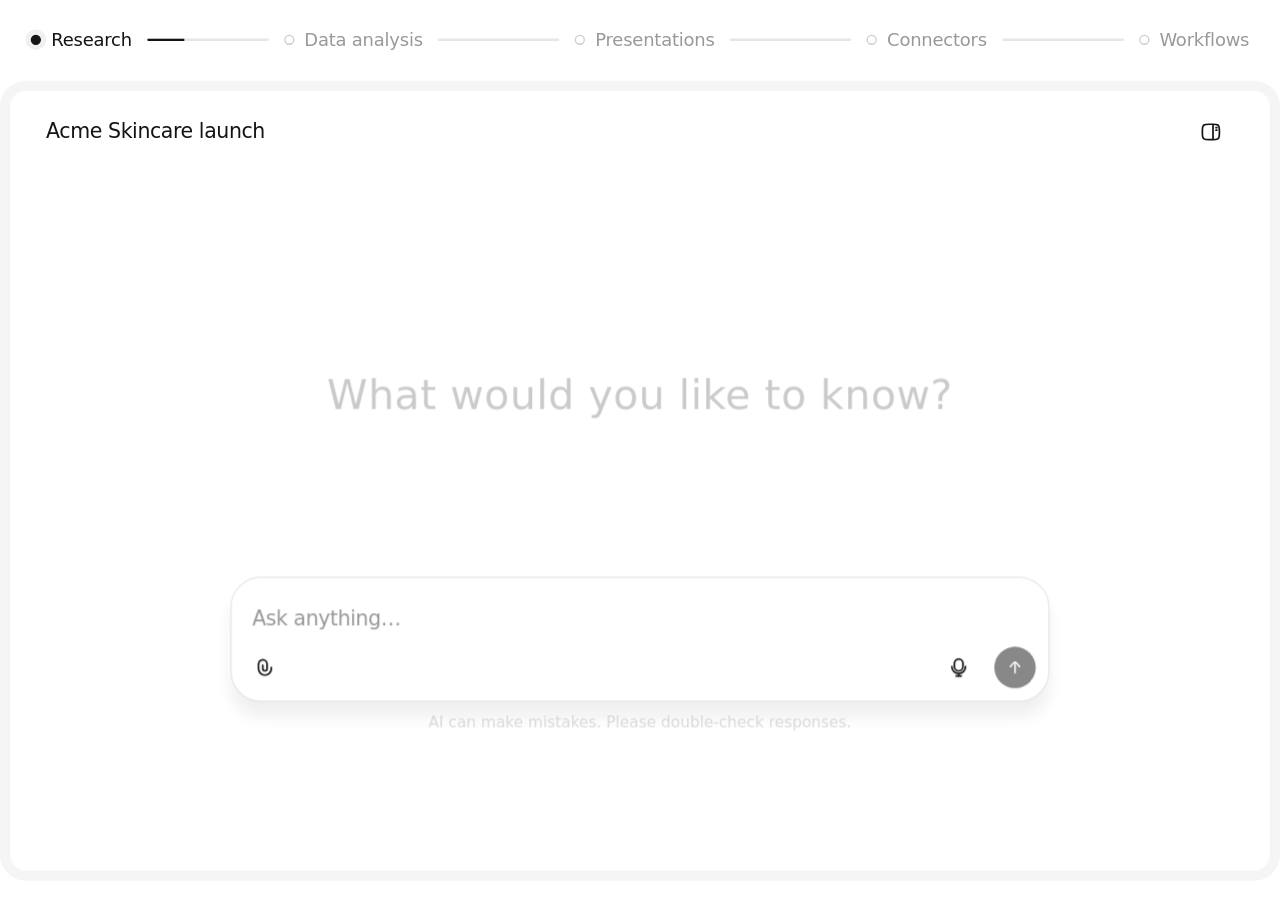
==== commit 191ae63a: "Make the demo one continuous conversation; rebuild funnel and deck - Each capability is a follow-up " ====
--- a/index.html
+++ b/index.html
@@ -25,7 +25,7 @@
   --color-surface: #ffffff; --color-surface-sunken: #f5f5f5; --color-surface-hover: #f0f0f0; --color-canvas: #f7f5f3;
   --color-border: #e6e6e6; --color-border-subtle: #f0f0f0; --color-border-strong: #cccccc;
   --color-success-bg: #e3f1d8; --color-success-fg: #385418; --color-success-icon: #80ae4d;
-  --color-info-bg: #e8effc; --color-danger-bg: #fee2e2; --color-warning-bg: #fffbeb; --color-slate: #374151;
+  --color-info-bg: #e8effc; --color-danger-bg: #fee2e2; --color-danger-fg: #b42318; --color-warning-bg: #fffbeb; --color-slate: #374151;
 
   --space-0-5: 2px; --space-1: 4px; --space-2: 8px; --space-3: 12px; --space-4: 16px;
   --space-5: 20px; --space-6: 24px; --space-7: 28px; --space-12: 48px;
@@ -158,8 +158,8 @@
   padding-top: var(--space-5);
   align-self: flex-start;
 }
-.scene { display: none; flex-direction: column; gap: var(--space-4); }
-.scene.is-live { display: flex; }
+.thread { display: flex; flex-direction: column; gap: var(--space-6); }
+.scene { display: flex; flex-direction: column; gap: var(--space-4); }
 
 .user-group { display: flex; flex-direction: column; align-items: flex-end; gap: var(--space-2); }
 .bubble {
@@ -253,74 +253,90 @@
   border: 1px solid var(--color-border);
   border-radius: var(--radius-md);
 }
-.funnel { padding: var(--space-3) var(--space-4); display: flex; flex-direction: column; gap: var(--space-2); }
+.funnel { padding: var(--space-4); display: flex; flex-direction: column; gap: var(--space-4); }
 .card-head { display: flex; align-items: baseline; justify-content: space-between; }
 .card-title {
   font-size: var(--text-ui-size); line-height: var(--text-ui-lh); letter-spacing: var(--text-ui-track);
   font-weight: var(--weight-medium);
 }
 .card-meta { font-size: var(--text-caption-size); line-height: var(--text-caption-lh); color: var(--color-ink-placeholder); }
-.funnel-rows { display: flex; flex-direction: column; gap: var(--space-0-5); }
-.funnel-row {
-  display: grid; grid-template-columns: 112px 1fr 64px; align-items: center;
-  column-gap: var(--space-3);
-  height: 26px; padding: 0 var(--space-2);
+.funnel-body { display: grid; grid-template-columns: 104px 380px 1fr; column-gap: var(--space-3); }
+.funnel-col { display: flex; flex-direction: column; }
+.funnel-col .row {
+  height: 22px; display: flex; align-items: center;
   font-size: var(--text-small-size); line-height: var(--text-small-lh); letter-spacing: var(--text-small-track);
 }
-.funnel-row .label { color: var(--color-ink-secondary); }
-.funnel-row .value { text-align: right; font-variant-numeric: tabular-nums; }
-.funnel-row .track { display: block; height: 18px; }
-.funnel-row .bar {
-  display: block;
-  height: 100%; width: 0;
-  background: var(--color-ink);
-  border-radius: 0 var(--radius-xs) var(--radius-xs) 0;
-}
-.drop-zone { position: relative; display: flex; flex-direction: column; gap: var(--space-0-5); }
-.drop-band {
-  position: absolute; inset: -2px 0;
-  background: var(--color-danger-bg);
+.funnel-col .gap { height: 16px; display: flex; align-items: center; font-size: var(--text-caption-size); color: var(--color-ink-placeholder); font-variant-numeric: tabular-nums; }
+.funnel-col.labels .row { color: var(--color-ink-secondary); }
+.funnel-col.values .row { justify-content: flex-end; font-variant-numeric: tabular-nums; }
+.funnel-col.values .gap { justify-content: flex-end; gap: 2px; }
+.funnel-col .gap.is-leak { color: var(--color-danger-fg); font-weight: var(--weight-semibold); }
+.funnel-svg { display: block; overflow: visible; }
+.funnel-svg rect { transform-box: fill-box; transform-origin: center; }
+.legend-leak {
+  display: flex; align-items: center; gap: var(--space-2);
+  font-size: var(--text-caption-size); line-height: var(--text-caption-lh); color: var(--color-ink-secondary);
+}
+.legend-leak i { width: 10px; height: 10px; border-radius: 2px; background: var(--color-danger-bg); border: 1px solid #f5b5b0; }
+
+/* Presentations: deck artifact with a slide rail + live preview */
+.deck { overflow: hidden; }
+.deck-head {
+  display: flex; align-items: center; gap: var(--space-2);
+  padding: var(--space-2) var(--space-3) var(--space-2) var(--space-2);
+  border-bottom: 1px solid var(--color-border);
+}
+.deck-head .file-tile { background: var(--color-info-bg); color: var(--color-slate); }
+.deck-head .grow { flex: 1; }
+.btn-secondary {
+  height: 28px; padding: 0 var(--space-3);
+  border-radius: var(--radius-pill); background: var(--color-surface-hover);
+  display: inline-flex; align-items: center;
+  font-size: var(--text-small-size); letter-spacing: var(--text-small-track);
+}
+.deck-body {
+  background: var(--color-surface-sunken);
+  padding: var(--space-3);
+  display: flex; justify-content: center; gap: var(--space-3);
+}
+.rail { display: flex; flex-direction: column; gap: var(--space-2); }
+.thumb {
+  position: relative; width: 88px; height: 49.5px;
+  border-radius: var(--radius-xs);
+  background: var(--color-surface-hover);
+  overflow: hidden;
+}
+.thumb.is-selected { box-shadow: 0 0 0 2px var(--color-ink); }
+.thumb-num { position: absolute; left: -16px; top: 0; font-size: 10px; color: var(--color-ink-placeholder); }
+.rail-item { position: relative; }
+.preview {
+  position: relative; width: 400px; height: 225px;
   border-radius: var(--radius-sm);
-}
-.drop-zone .funnel-row { position: relative; }
-.drop-badge {
-  position: absolute; right: 84px; top: 50%;
-  display: flex; align-items: center; gap: var(--space-1);
-  height: 22px; padding: 0 var(--space-2);
-  background: var(--color-surface);
-  border-radius: var(--radius-pill);
-  font-size: var(--text-caption-size); line-height: var(--text-caption-lh);
-  font-weight: var(--weight-medium);
-  white-space: nowrap;
-}
-.drop-badge svg { width: 12px; height: 12px; }
-
-/* Presentations: slide fan */
-.fan { position: relative; height: 196px; }
+  background: var(--color-surface-hover);
+  overflow: hidden;
+}
+.slide-scale { position: absolute; left: 0; top: 0; transform-origin: 0 0; }
+
+/* Acme Skincare slide template, designed at 480×270 and scaled */
 .slide {
-  position: absolute; left: 50%; top: 50%;
-  width: 236px; height: 133px;
-  border-radius: var(--radius-sm);
-  border: 1px solid var(--color-border);
-  box-shadow: var(--shadow-composer);
-  overflow: hidden;
-  padding: var(--space-4);
+  width: 480px; height: 270px;
+  padding: 28px 32px;
   display: flex; flex-direction: column;
   font-family: var(--font-display);
   background: var(--acme-cream); color: var(--acme-green);
 }
-.slide .kicker { font-family: var(--font-sans); font-size: 8px; letter-spacing: 1.2px; text-transform: uppercase; opacity: .8; }
-.slide .title { font-size: 17px; line-height: 20px; letter-spacing: -0.2px; font-weight: var(--weight-medium); margin-top: var(--space-1); }
-.slide-cover { background: var(--acme-green); color: var(--acme-cream); border-color: var(--acme-green); justify-content: space-between; }
-.slide-cover .title { font-size: 22px; line-height: 26px; }
-.slide-cover .rule { width: 32px; height: 1.5px; background: var(--acme-sage); margin: var(--space-2) 0 var(--space-1); }
-.slide-cover .foot { font-family: var(--font-sans); font-size: 8px; opacity: .75; display: flex; gap: var(--space-3); }
-.mini-funnel { margin-top: var(--space-2); display: flex; flex-direction: column; gap: 4px; font-family: var(--font-sans); font-size: 8px; }
-.mini-funnel div { display: grid; grid-template-columns: 52px 1fr; align-items: center; gap: 6px; }
-.mini-funnel i { display: block; height: 9px; background: var(--acme-green); border-radius: 0 2px 2px 0; }
-.mini-funnel .lost i { background: var(--acme-sage); }
-.mini-list { margin-top: var(--space-2); list-style: none; font-family: var(--font-sans); font-size: 9px; line-height: 13px; display: flex; flex-direction: column; gap: 6px; }
-.mini-list li { display: grid; grid-template-columns: 14px 1fr; border-top: 1px solid rgba(31, 92, 74, .18); padding-top: 5px; }
+.slide .kicker { font-family: var(--font-sans); font-size: 10px; letter-spacing: 2px; text-transform: uppercase; opacity: .75; }
+.slide .title { font-size: 24px; line-height: 28px; letter-spacing: -0.3px; font-weight: var(--weight-medium); margin-top: 8px; }
+.slide-cover { background: var(--acme-green); color: var(--acme-cream); justify-content: space-between; }
+.slide-cover .title { font-size: 40px; line-height: 44px; letter-spacing: -0.6px; margin-top: 0; }
+.slide-cover .rule { width: 48px; height: 2px; background: var(--acme-sage); margin-top: 16px; }
+.slide-cover .foot { font-family: var(--font-sans); font-size: 11px; opacity: .75; display: flex; gap: 16px; }
+.slide-chart { margin-top: auto; display: grid; grid-template-columns: 1fr 120px; align-items: end; gap: 16px; }
+.slide-chart .big { font-size: 44px; line-height: 44px; letter-spacing: -1px; }
+.slide-chart .big small { display: block; font-family: var(--font-sans); font-size: 11px; line-height: 15px; letter-spacing: 0; margin-top: 6px; opacity: .8; }
+.slide-moves { margin-top: auto; display: grid; grid-template-columns: repeat(3, 1fr); gap: 14px; }
+.slide-moves div { border-top: 1.5px solid var(--acme-green); padding-top: 10px; font-family: var(--font-sans); font-size: 12px; line-height: 16px; }
+.slide-moves b { display: block; font-family: var(--font-display); font-weight: var(--weight-medium); font-size: 22px; line-height: 26px; color: var(--acme-sage); margin-bottom: 6px; }
 
 /* Connectors */
 .section-head { display: flex; flex-direction: column; gap: var(--space-1); }
@@ -505,7 +521,7 @@
               </div>
             </section>
 
-            <!-- Scene 2: Data analysis -->
+            <!-- Scene 2: Data analysis (follow-up in the same chat) -->
             <section class="scene" data-scene="1">
               <div class="user-group">
                 <div class="file-card" data-anim="s2-file">
@@ -519,17 +535,8 @@
                 <div class="status" data-anim="s2-done"><svg><use href="#i-check"/></svg><span>Ran code · Analysed acme-sales.csv</span></div>
               </div>
               <div class="card funnel" data-anim="s2-card">
-                <div class="card-head"><span class="card-title">WhatsApp funnel · last 30 days</span><span class="card-meta">Shoppers</span></div>
-                <div class="funnel-rows">
-                  <div class="funnel-row"><span class="label">Ad clicks</span><span class="track"><span class="bar" data-bar="s2-bar-1" data-w="100"></span></span><span class="value">12,400</span></div>
-                  <div class="drop-zone">
-                    <span class="drop-band" data-anim="s2-band"></span>
-                    <div class="funnel-row"><span class="label">Chat started</span><span class="track"><span class="bar" data-bar="s2-bar-2" data-w="50"></span></span><span class="value">6,200</span></div>
-                    <div class="funnel-row"><span class="label">Added to cart</span><span class="track"><span class="bar" data-bar="s2-bar-3" data-w="16.9"></span></span><span class="value">2,100</span></div>
-                    <span class="drop-badge" data-anim="s2-badge"><svg><use href="#i-down"/></svg>66% drop-off</span>
-                  </div>
-                  <div class="funnel-row"><span class="label">Paid</span><span class="track"><span class="bar" data-bar="s2-bar-4" data-w="5.2"></span></span><span class="value">640</span></div>
-                </div>
+                <div class="card-head"><span class="card-title">WhatsApp funnel · last 30 days</span><span class="legend-leak" data-anim="s2-legend"><i></i>Biggest drop-off</span></div>
+                <div class="funnel-body" id="funnel"></div>
               </div>
               <div class="prose" data-anim="s2-note"><p>The biggest leak is after the first chat reply: <strong>2 in 3 shoppers</strong> leave before adding to cart.</p></div>
             </section>
@@ -540,43 +547,28 @@
                 <div class="bubble" data-anim="s3-bubble">Turn this into a launch deck</div>
               </div>
               <div class="status-swap">
-                <div class="status" data-anim="s3-working"><svg data-anim="s3-spin"><use href="#i-spin"/></svg><span class="shimmer" data-anim="s3-shimmer">Generating slides</span></div>
-                <div class="status" data-anim="s3-done"><svg><use href="#i-check"/></svg><span>Created Acme-Skincare-Launch.pptx · 3 slides</span></div>
-              </div>
-              <div class="fan" data-anim="s3-fan">
-                <div class="slide" data-slide="left">
-                  <span class="kicker">02 · Funnel</span>
-                  <span class="title">Where we lose shoppers</span>
-                  <div class="mini-funnel">
-                    <div><span>Ad clicks</span><i style="width:100%"></i></div>
-                    <div><span>Chat started</span><i style="width:50%"></i></div>
-                    <div class="lost"><span>Added to cart</span><i style="width:17%"></i></div>
-                    <div><span>Paid</span><i style="width:6%"></i></div>
-                  </div>
+                <div class="status" data-anim="s3-working"><svg data-anim="s3-spin"><use href="#i-spin"/></svg><span class="shimmer" data-anim="s3-shimmer">Building slides in the Acme Skincare style</span></div>
+                <div class="status" data-anim="s3-done"><svg><use href="#i-check"/></svg><span>Created a 3-slide deck</span></div>
+              </div>
+              <div class="card deck" data-anim="s3-deck">
+                <div class="deck-head">
+                  <span class="file-tile">PPT</span>
+                  <div class="grow"><div class="name" style="font-size:15px;line-height:22.5px;letter-spacing:-0.2344px">Acme-Skincare-Launch.pptx</div><div class="meta" style="font-size:12px;line-height:18px;color:#999">3 slides · Acme Skincare style</div></div>
+                  <span class="btn-secondary">Open</span>
                 </div>
-                <div class="slide" data-slide="right">
-                  <span class="kicker">03 · Plan</span>
-                  <span class="title">Launch in three moves</span>
-                  <ol class="mini-list">
-                    <li><span>1</span>Click-to-WhatsApp ads</li>
-                    <li><span>2</span>Catalogue + order updates</li>
-                    <li><span>3</span>Monthly reminders</li>
-                  </ol>
+                <div class="deck-body">
+                  <div class="rail" id="rail"></div>
+                  <div class="preview" id="preview"></div>
                 </div>
-                <div class="slide slide-cover" data-slide="center">
-                  <span class="kicker">Acme Skincare</span>
-                  <div><span class="title">WhatsApp launch plan</span><div class="rule"></div></div>
-                  <span class="foot"><span>October 2026</span><span>Growth team</span></span>
-                </div>
               </div>
             </section>
 
-            <!-- Scene 4: Connectors -->
+            <!-- Scene 4: the weekly-update ask needs apps → Connectors -->
             <section class="scene" data-scene="3">
-              <div class="section-head" data-anim="s4-head">
-                <span class="h">Connect your apps</span>
-                <span class="sub">So Indus Cowork can share Acme Skincare launch updates where your team works.</span>
-              </div>
+              <div class="user-group">
+                <div class="bubble" data-anim="s4-bubble">Share a launch update in #growth every Monday 9 am</div>
+              </div>
+              <div class="prose" data-anim="s4-head"><p>To post in #growth and attach the deck, connect your apps:</p></div>
               <div class="connectors">
                 <div class="connector" data-anim="s4-card-1">
                   <div class="top"><svg class="logo"><use href="#i-slack"/></svg><span class="toggle" data-toggle="1"><span class="on"></span><span class="knob"></span></span></div>
@@ -597,11 +589,8 @@
               <div class="status is-static" data-anim="s4-done"><svg><use href="#i-check"/></svg><span>Slack, Gmail and Google Drive connected</span></div>
             </section>
 
-            <!-- Scene 5: Workflows -->
+            <!-- Scene 5: Workflows — the scheduled task lands -->
             <section class="scene" data-scene="4">
-              <div class="user-group">
-                <div class="bubble" data-anim="s5-bubble">Share a launch update in #growth every Monday 9 am</div>
-              </div>
               <div class="status-swap">
                 <div class="status" data-anim="s5-working"><svg data-anim="s5-spin"><use href="#i-spin"/></svg><span class="shimmer" data-anim="s5-shimmer">Creating a scheduled task</span></div>
                 <div class="status" data-anim="s5-done"><svg><use href="#i-check"/></svg><span>Scheduled task created</span></div>
@@ -616,6 +605,7 @@
                   <div class="td next" data-anim="s5-c5">Mon 12 Oct, 09:00</div>
                 </div>
               </div>
+              <div class="prose" data-anim="s5-note"><p>Done. The first update goes to #growth on Monday at 9 am, with the deck attached.</p></div>
             </section>
 
           </div>
@@ -670,10 +660,9 @@
     el.style.transform = `translateY(${(1 - p) * rise}px) scale(${s})`;
   }
 
-  const SCENE_LEN = 5;   // seconds per capability
   const HOLD = 1;        // hold on the last frame before looping
-  const FADE = 0.3;      // scene cross-fade
-  const PACE = 1.12;     // beats run slightly fast so each end frame holds ~0.65s before the fade
+  const FADE = 0.3;      // loop-point fade
+  const PACE = 1.12;     // beats run slightly fast so each end frame holds before the next prompt
 
   const panel = $('#panel');
   const threadWrap = $('#thread-wrap');
@@ -688,7 +677,6 @@
   const emptyState = $('#empty-state');
   const steps = [...document.querySelectorAll('.step')];
   const fills = [...document.querySelectorAll('.link .fill')];
-  const sceneEls = [...document.querySelectorAll('.scene')];
 
   /* ── Composer ─────────────────────────────────────────────── */
   function setComposer(text, caret) {
@@ -700,38 +688,36 @@
     }
   }
 
-  // Type into the composer, press send, the bubble lands in the thread
-  function promptBeat(t, prompt, bubbleName, { typeStart = 0.3, typeDur = 1.2, sendAt = 1.6 } = {}) {
-    const typed = Math.round(prompt.length * prog(t, typeStart, typeDur));
+  // Type the prompt, press send. Only the scene that owns the composer calls this.
+  function typePrompt(t, { text, typeStart = 0.3, typeDur = 1.2, sendAt = 1.6 }) {
+    const typed = Math.round(text.length * prog(t, typeStart, typeDur));
     const typing = t >= typeStart && t < typeStart + typeDur;
     const caretOn = typing || (t < sendAt && Math.floor(t * 2.5) % 2 === 0);
-    setComposer(t < sendAt ? prompt.slice(0, typed) : '', caretOn);
-
-    const hasText = t >= typeStart && t < sendAt;
-    sendBtn.style.opacity = hasText ? 1 : 0.5;
+    setComposer(t < sendAt ? text.slice(0, typed) : '', caretOn);
+    sendBtn.style.opacity = t >= typeStart && t < sendAt ? 1 : 0.5;
     sendBtn.style.transform = `scale(${t >= sendAt - 0.08 && t < sendAt + 0.12 ? 0.9 : 1})`;
-
-    enter(anim(bubbleName), ease(t, sendAt + 0.15, 0.35), 10);
-    return sendAt;
+  }
+  function idleComposer() {
+    setComposer('', false);
+    sendBtn.style.opacity = 0.5;
+    sendBtn.style.transform = '';
   }
 
   // "Working…" shimmer line that swaps to a done line with a check
   function statusBeat(t, prefix, inAt, doneAt) {
     const swap = ease(t, doneAt, 0.25);
-    const working = anim(`${prefix}-working`);
-    working.style.opacity = ease(t, inAt, 0.3) * (1 - swap);
+    anim(`${prefix}-working`).style.opacity = ease(t, inAt, 0.3) * (1 - swap);
     anim(`${prefix}-done`).style.opacity = swap;
     anim(`${prefix}-spin`).style.transform = `rotate(${t * 240}deg)`;
     anim(`${prefix}-shimmer`).style.backgroundPosition = `${100 - ((t * 60) % 300)}% 0`;
   }
 
-  /* ── Empty state (scene 1 opening and loop point) ──────────── */
+  /* ── Empty state (story opening and loop point) ────────────── */
   let lift = 0; // px the composer rises to sit centred under the heading
   function measureEmptyState() {
-    const composerH = composer.offsetHeight;
     const headH = emptyState.offsetHeight;
     const gap = 24; // --space-6, as in the Prompt frame
-    const groupTop = (panel.clientHeight - (headH + gap + composerH)) / 2;
+    const groupTop = (panel.clientHeight - (headH + gap + composer.offsetHeight)) / 2;
     lift = composerWrap.offsetTop - (groupTop + headH + gap);
     emptyState.style.top = groupTop + 'px';
   }
@@ -743,118 +729,188 @@
     disclaimer.style.opacity = 1 - p;
   }
 
-  /* ── Scene 1: Research ───────────────────────────────────── */
+  /* ── Funnel (built once from data) ─────────────────────────── */
+  const FUNNEL = [
+    { label: 'Ad clicks', value: 12400 },
+    { label: 'Chat started', value: 6200 },
+    { label: 'Added to cart', value: 2100 },
+    { label: 'Paid', value: 1450 },
+  ];
+  const LEAK = 1; // the step after this stage loses the most
+  const F = { w: 380, barH: 22, gap: 16 };
+  (function buildFunnel() {
+    const max = FUNNEL[0].value;
+    const geo = FUNNEL.map((d, i) => {
+      const w = Math.max(24, F.w * d.value / max);
+      return { x: (F.w - w) / 2, y: i * (F.barH + F.gap), w };
+    });
+    const h = geo[geo.length - 1].y + F.barH;
+    let links = '', bars = '';
+    geo.slice(0, -1).forEach((g, i) => {
+      const n = geo[i + 1];
+      const pts = `${g.x},${g.y + F.barH} ${g.x + g.w},${g.y + F.barH} ${n.x + n.w},${n.y} ${n.x},${n.y}`;
+      links += `<polygon points="${pts}" fill="#f0f0f0" data-link="${i}"/>`;
+      if (i === LEAK) links += `<polygon points="${pts}" fill="#fee2e2" data-leak/>`;
+    });
+    geo.forEach((g, i) => {
+      bars += `<rect x="${g.x}" y="${g.y}" width="${g.w}" height="${F.barH}" rx="4" fill="#374151" data-fbar="${i}"/>`;
+    });
+    const fmt = (v) => v.toLocaleString('en-IN');
+    const labels = FUNNEL.map((d, i) => `<div class="row">${d.label}</div>${i < FUNNEL.length - 1 ? '<div class="gap"></div>' : ''}`).join('');
+    const values = FUNNEL.map((d, i) => {
+      let gap = '';
+      if (i < FUNNEL.length - 1) {
+        const drop = Math.round((1 - FUNNEL[i + 1].value / d.value) * 100);
+        gap = `<div class="gap${i === LEAK ? ' is-leak' : ''}" data-fdrop="${i}">↓ ${drop}%</div>`;
+      }
+      return `<div class="row">${fmt(d.value)}</div>${gap}`;
+    }).join('');
+    $('#funnel').innerHTML =
+      `<div class="funnel-col labels">${labels}</div>` +
+      `<svg class="funnel-svg" width="${F.w}" height="${h}" viewBox="0 0 ${F.w} ${h}">${links}${bars}</svg>` +
+      `<div class="funnel-col values">${values}</div>`;
+  })();
+
+  /* ── Deck (three Acme Skincare slides, rail + preview) ─────── */
+  const SLIDES = [
+    `<div class="slide slide-cover"><span class="kicker">Acme Skincare</span><div><div class="title">WhatsApp<br>launch plan</div><div class="rule"></div></div><span class="foot"><span>October 2026</span><span>Growth team</span></span></div>`,
+    `<div class="slide"><span class="kicker">02 · Where we lose shoppers</span><div class="title">2 in 3 shoppers leave<br>after the first chat</div>
+      <div class="slide-chart"><svg viewBox="0 0 300 92" width="300" height="92">
+        <polygon points="0,18 300,18 225,30 75,30" fill="#dfe7e1"/><polygon points="75,48 225,48 175,60 125,60" fill="#e9c9bb"/><polygon points="125,78 175,78 167,90 133,90" fill="#dfe7e1"/>
+        <rect x="0" y="0" width="300" height="18" rx="3" fill="#1f5c4a"/><rect x="75" y="30" width="150" height="18" rx="3" fill="#1f5c4a"/><rect x="125" y="60" width="50" height="18" rx="3" fill="#5f8f7e"/>
+      </svg><div class="big">66%<small>drop between first chat and add-to-cart</small></div></div></div>`,
+    `<div class="slide"><span class="kicker">03 · The plan</span><div class="title">Launch in three moves</div>
+      <div class="slide-moves"><div><b>01</b>Click-to-WhatsApp ads, not website visits</div><div><b>02</b>Catalogue and order updates, a person on hand</div><div><b>03</b>A short reminder once a month</div></div></div>`,
+  ];
+  const rail = $('#rail'), preview = $('#preview');
+  const thumbs = [], previews = [];
+  SLIDES.forEach((html, i) => {
+    rail.insertAdjacentHTML('beforeend',
+      `<div class="rail-item"><span class="thumb-num">${i + 1}</span><div class="thumb"><div class="slide-scale" style="transform:scale(${88 / 480})">${html}</div></div></div>`);
+    preview.insertAdjacentHTML('beforeend', `<div class="slide-scale" style="transform:scale(${400 / 480})">${html}</div>`);
+  });
+  rail.querySelectorAll('.thumb').forEach((el) => thumbs.push(el));
+  preview.querySelectorAll(':scope > .slide-scale').forEach((el) => previews.push(el));
+
+  /* ── 1 · Research ─────────────────────────────────────────── */
   function research(t) {
-    const sent = promptBeat(t, 'Research how Indian D2C brands launch on WhatsApp', 's1-bubble');
-    setEmptyState(1 - ease(t, sent, 0.5), 1 - ease(t, sent, 0.25));
-    statusBeat(t, 's1', sent + 0.3, 3.3);
+    enter(anim('s1-bubble'), ease(t, 1.75, 0.35), 10);
+    statusBeat(t, 's1', 1.9, 3.3);
     [2.15, 2.45, 2.75, 3.05].forEach((at, i) => enter(anim(`s1-src-${i + 1}`), ease(t, at, 0.3), 6, 0.96));
     enter(anim('s1-lead'), ease(t, 3.45, 0.35), 6);
     [3.7, 3.95, 4.2].forEach((at, i) => enter(anim(`s1-pt-${i + 1}`), ease(t, at, 0.35), 6));
   }
 
-  /* ── Scene 2: Data analysis ──────────────────────────────── */
+  /* ── 2 · Data analysis ────────────────────────────────────── */
   function dataAnalysis(t) {
-    const sendAt = 1.9;
-    // The CSV drops into the composer, then rides along with the sent message
-    const drop = ease(t, 0.25, 0.5);
-    const attached = t < sendAt ? drop : 0;
-    composerAttach.style.height = `${50 * attached}px`;
-    composerFile.style.opacity = t < sendAt ? clamp(drop * 3) : 0;
-    composerFile.style.transform = `translateY(${-(1 - drop) * 56}px) rotate(${-(1 - drop) * 5}deg)`;
-    composer.style.borderColor = t > 0.1 && t < 0.75 ? 'var(--color-border-strong)' : '';
-
-    promptBeat(t, 'Where are we losing users?', 's2-bubble', { typeStart: 0.85, typeDur: 0.75, sendAt });
-    enter(anim('s2-file'), ease(t, sendAt + 0.05, 0.35), 10);
-    statusBeat(t, 's2', sendAt + 0.4, 2.9);
-
+    enter(anim('s2-file'), ease(t, 1.95, 0.35), 10);
+    enter(anim('s2-bubble'), ease(t, 2.05, 0.35), 10);
+    statusBeat(t, 's2', 2.3, 2.9);
     enter(anim('s2-card'), ease(t, 2.95, 0.35), 8);
-    [3.1, 3.22, 3.34, 3.46].forEach((at, i) => {
-      const bar = document.querySelector(`[data-bar="s2-bar-${i + 1}"]`);
-      bar.style.width = `${parseFloat(bar.dataset.w) * ease(t, at, 0.55)}%`;
+    // Bars grow from the centre, stage by stage; then the leak lights up
+    FUNNEL.forEach((_, i) => {
+      const p = ease(t, 3.1 + i * 0.12, 0.45);
+      const bar = document.querySelector(`[data-fbar="${i}"]`);
+      bar.style.transform = `scaleX(${Math.max(p, 0.001)})`;
+      bar.style.opacity = p > 0 ? 1 : 0;
+      if (i < FUNNEL.length - 1) {
+        const lp = ease(t, 3.25 + i * 0.12, 0.35);
+        document.querySelector(`[data-link="${i}"]`).style.opacity = lp;
+        document.querySelector(`[data-fdrop="${i}"]`).style.opacity = lp;
+      }
     });
-    anim('s2-band').style.opacity = ease(t, 3.95, 0.3);
-    const badge = anim('s2-badge');
-    const bp = ease(t, 4.05, 0.3);
-    badge.style.opacity = bp;
-    badge.style.transform = `translateY(-50%) scale(${0.9 + 0.1 * bp})`;
-    enter(anim('s2-note'), ease(t, 4.3, 0.35), 6);
-  }
-
-  /* ── Scene 3: Presentations ──────────────────────────────── */
-  const slides = {
-    left: document.querySelector('[data-slide="left"]'),
-    right: document.querySelector('[data-slide="right"]'),
-    center: document.querySelector('[data-slide="center"]'),
-  };
+    document.querySelector('[data-leak]').style.opacity = ease(t, 3.9, 0.35);
+    enter(anim('s2-legend'), ease(t, 3.95, 0.3), 0);
+    enter(anim('s2-note'), ease(t, 4.2, 0.35), 6);
+  }
+
+  /* ── 3 · Presentations ────────────────────────────────────── */
   function presentations(t) {
-    const sent = promptBeat(t, 'Turn this into a launch deck', 's3-bubble');
-    statusBeat(t, 's3', sent + 0.3, 3.4);
-
-    // Cover appears, the other two slides sit behind it, then the deck fans out
-    const fan = anim('s3-fan');
-    fan.style.opacity = ease(t, 2.3, 0.4);
-    const rise = 1 - ease(t, 2.3, 0.5);
-    const f = ease(t, 3.4, 0.7);
-    const behind = ease(t, 2.7, 0.3);
-    const place = (el, x, y, r, s, o) => {
-      el.style.transform = `translate(calc(-50% + ${x}px), calc(-50% + ${y + rise * 14}px)) rotate(${r}deg) scale(${s})`;
-      el.style.opacity = o;
-    };
-    place(slides.left, -238 * f, 12 * f, -6 * f, 0.96, behind);
-    place(slides.right, 238 * f, 12 * f, 6 * f, 0.96, behind);
-    place(slides.center, 0, -6 * f, 0, 1 + 0.06 * f, 1);
-  }
-
-  /* ── Scene 4: Connectors ─────────────────────────────────── */
+    enter(anim('s3-bubble'), ease(t, 1.75, 0.35), 10);
+    statusBeat(t, 's3', 1.9, 3.85);
+    enter(anim('s3-deck'), ease(t, 2.1, 0.35), 8);
+    // Slides build one at a time; the preview follows the newest, then settles on the cover
+    const builds = [2.35, 2.85, 3.35];
+    const settle = 3.95;
+    builds.forEach((at, i) => { thumbs[i].firstElementChild.style.opacity = ease(t, at, 0.3); });
+    // The newest slide fades in on top of the previous one, which stays opaque underneath
+    const changes = [[builds[0], 0], [builds[1], 1], [builds[2], 2], [settle, 0]];
+    let k = -1;
+    changes.forEach(([at], i) => { if (t >= at) k = i; });
+    const shown = k < 0 ? -1 : changes[k][1];
+    const below = k > 0 ? changes[k - 1][1] : -1;
+    const p = k < 0 ? 0 : ease(t, changes[k][0], 0.3);
+    previews.forEach((el, i) => {
+      el.style.zIndex = i === shown ? 2 : i === below ? 1 : 0;
+      el.style.opacity = i === shown ? p : i === below ? 1 : 0;
+    });
+    thumbs.forEach((el, i) => el.classList.toggle('is-selected', i === shown));
+  }
+
+  /* ── 4 · Connectors (prompted by the weekly-update ask) ────── */
   function connectors(t) {
-    setComposer('', false);
-    sendBtn.style.opacity = 0.5;
-    sendBtn.style.transform = '';
-
-    enter(anim('s4-head'), ease(t, 0.3, 0.35), 6);
-    [0.55, 0.7, 0.85].forEach((at, i) => enter(anim(`s4-card-${i + 1}`), ease(t, at, 0.35), 8));
-
-    // Toggles connect in sequence: Slack → Gmail → Drive
-    [1.5, 2.3, 3.1].forEach((at, i) => {
+    enter(anim('s4-bubble'), ease(t, 1.75, 0.35), 10);
+    enter(anim('s4-head'), ease(t, 2.0, 0.35), 6);
+    [2.15, 2.25, 2.35].forEach((at, i) => enter(anim(`s4-card-${i + 1}`), ease(t, at, 0.35), 8));
+    [2.75, 3.25, 3.75].forEach((at, i) => {
       const n = i + 1;
       const p = ease(t, at, 0.3);
       const toggle = document.querySelector(`[data-toggle="${n}"]`);
       toggle.querySelector('.on').style.opacity = p;
       toggle.querySelector('.knob').style.transform = `translateX(${14 * p}px)`;
-      const press = t >= at - 0.1 && t < at + 0.15 ? 0.92 : 1;
-      toggle.style.transform = `scale(${press})`;
+      toggle.style.transform = `scale(${t >= at - 0.1 && t < at + 0.15 ? 0.92 : 1})`;
       const swap = ease(t, at + 0.2, 0.3);
       document.querySelector(`[data-off="${n}"]`).style.opacity = 1 - swap;
       const on = document.querySelector(`[data-on="${n}"]`);
       on.style.opacity = swap;
       on.style.transform = `scale(${0.9 + 0.1 * swap})`;
     });
-    enter(anim('s4-done'), ease(t, 3.75, 0.35), 6);
-  }
-
-  /* ── Scene 5: Workflows ──────────────────────────────────── */
+    enter(anim('s4-done'), ease(t, 4.25, 0.35), 6);
+  }
+
+  /* ── 5 · Workflows ────────────────────────────────────────── */
   function workflows(t) {
-    const sent = promptBeat(t, 'Share a launch update in #growth every Monday 9 am', 's5-bubble');
-    statusBeat(t, 's5', sent + 0.3, 3.2);
-    enter(anim('s5-card'), ease(t, 3.25, 0.35), 8);
-    [3.4, 3.5, 3.6, 3.7, 3.8].forEach((at, i) => enter(anim(`s5-c${i + 1}`), ease(t, at, 0.3), 4));
-    // Active badge lands last
+    statusBeat(t, 's5', 0.15, 1.3);
+    enter(anim('s5-card'), ease(t, 1.35, 0.35), 8);
+    [1.5, 1.6, 1.7, 1.8, 1.9].forEach((at, i) => enter(anim(`s5-c${i + 1}`), ease(t, at, 0.3), 4));
     const a = anim('s5-active');
-    const ap = ease(t, 4.05, 0.3);
+    const ap = ease(t, 2.3, 0.3);
     a.style.opacity = ap;
     a.style.transform = `scale(${0.8 + 0.2 * ap})`;
+    enter(anim('s5-note'), ease(t, 2.7, 0.35), 6);
+  }
+
+  /* ── The story: one conversation, one prompt per capability ── */
+  const SCENES = [
+    { fn: research,      len: 5,   prompt: { text: 'Research how Indian D2C brands launch on WhatsApp' }, opensEmpty: true },
+    { fn: dataAnalysis,  len: 5,   prompt: { text: 'Where are we losing users?', typeStart: 0.85, typeDur: 0.75, sendAt: 1.9 }, attachCsv: true },
+    { fn: presentations, len: 5,   prompt: { text: 'Turn this into a launch deck' } },
+    { fn: connectors,    len: 5,   prompt: { text: 'Share a launch update in #growth every Monday 9 am' } },
+    { fn: workflows,     len: 3.5 },
+  ];
+  let acc = 0;
+  SCENES.forEach((s) => { s.start = acc; acc += s.len; });
+  const TOTAL = acc + HOLD;
+
+  // The CSV is dragged into the composer before the data question is sent
+  function csvAttach(t, sendAt) {
+    const drop = ease(t, 0.25, 0.5);
+    composerAttach.style.height = `${50 * (t < sendAt ? drop : 0)}px`;
+    composerFile.style.opacity = t < sendAt ? clamp(drop * 3) : 0;
+    composerFile.style.transform = `translateY(${-(1 - drop) * 56}px) rotate(${-(1 - drop) * 5}deg)`;
+    composer.style.borderColor = t > 0.1 && t < 0.75 ? 'var(--color-border-strong)' : '';
   }
 
   /* ── Auto-scroll: keep the newest content in view, like a chat ── */
+  const tracked = [...thread.querySelectorAll('[data-anim]')];
   function offsetWithin(el, root) {
     let y = 0;
     for (let n = el; n && n !== root; n = n.offsetParent) y += n.offsetTop;
     return y;
   }
-  function autoscroll(sceneEl) {
+  function autoscroll() {
     let need = 0;
-    sceneEl.querySelectorAll('[data-anim]').forEach((el) => {
+    tracked.forEach((el) => {
       const o = parseFloat(el.style.opacity);
       if (!(o > 0)) return;
       need = Math.max(need, offsetWithin(el, thread) + el.offsetHeight * Math.min(1, o * 1.5));
@@ -864,47 +920,48 @@
   }
 
   /* ── Frame ────────────────────────────────────────────────── */
-  const scenes = [research, dataAnalysis, presentations, connectors, workflows];
-  const TOTAL = scenes.length * SCENE_LEN + HOLD;
-
   function render(time) {
     const T = ((time % TOTAL) + TOTAL) % TOTAL;
-    const idx = Math.min(scenes.length - 1, Math.floor(T / SCENE_LEN));
-    const t = T - idx * SCENE_LEN;   // local scene time (runs into the hold on the last scene)
-    const isLast = idx === scenes.length - 1;
-
-    sceneEls.forEach((el, i) => el.classList.toggle('is-live', i === idx));
-
-    // Defaults; scenes override what they use
-    setEmptyState(0, 0);
+    let idx = SCENES.findIndex((s) => T < s.start + s.len);
+    if (idx < 0) idx = SCENES.length - 1;     // the final hold
+    const cur = SCENES[idx];
+    const local = (T - cur.start) * PACE;
+
+    // Every scene renders at its own local time: past scenes stay finished, future ones stay hidden
+    SCENES.forEach((s) => s.fn((T - s.start) * PACE));
+
+    // The current scene owns the composer
     composerAttach.style.height = '0px';
     composerFile.style.opacity = 0;
     composer.style.borderColor = '';
-
-    scenes[idx](t * PACE);
-    autoscroll(sceneEls[idx]);
-
-    // Cross-fade the thread at scene boundaries; on the last scene the thread
-    // fades out first, then the composer returns to the empty state (no overlap)
-    const outStart = isLast ? SCENE_LEN + HOLD - 2 * FADE : SCENE_LEN - FADE;
-    const returnStart = SCENE_LEN + HOLD - FADE;
-    thread.style.opacity = Math.min(ease(t, 0, FADE), 1 - prog(t, outStart, FADE));
-
-    // Capability timeline: done / active / upcoming, and the link to the next step fills
+    if (cur.prompt) typePrompt(local, cur.prompt); else idleComposer();
+    if (cur.attachCsv) csvAttach(local, cur.prompt.sendAt);
+    if (cur.opensEmpty) {
+      const sendAt = cur.prompt.sendAt ?? 1.6;
+      setEmptyState(1 - ease(local, sendAt, 0.5), 1 - ease(local, sendAt, 0.25));
+    } else {
+      setEmptyState(0, 0);
+    }
+
+    autoscroll();
+
+    // Loop point: the conversation fades, then the composer returns to the empty state
+    const outStart = TOTAL - 2 * FADE, returnStart = TOTAL - FADE;
+    thread.style.opacity = 1 - prog(T, outStart, FADE);
     let reset = 1;
-    if (isLast && t > outStart) {
-      setComposer('', false);
-      sendBtn.style.opacity = 0.5;
-      const back = ease(t, returnStart, FADE);
-      setEmptyState(back, ease(t, returnStart + FADE / 3, FADE * 2 / 3));
-      reset = 1 - ease(t, outStart, FADE);
+    if (T > outStart) {
+      idleComposer();
+      setEmptyState(ease(T, returnStart, FADE), ease(T, returnStart + FADE / 3, FADE * 2 / 3));
+      reset = 1 - ease(T, outStart, FADE);
     }
+
+    // Capability timeline: done / active / upcoming; the link to the next step fills
     steps.forEach((el, i) => {
       el.classList.toggle('is-done', i < idx && reset > 0.5);
       el.classList.toggle('is-active', i === idx && reset > 0.5);
     });
     fills.forEach((el, i) => {
-      const p = i < idx ? 1 : i === idx ? prog(t, 0, SCENE_LEN) : 0;
+      const p = i < idx ? 1 : i === idx ? prog(T - cur.start, 0, cur.len) : 0;
       el.style.width = `${p * 100 * reset}%`;
     });
   }
@@ -913,13 +970,14 @@
   const params = new URLSearchParams(location.search);
   const frozen = params.has('t') ? parseFloat(params.get('t')) : null;
   const reduceMotion = window.matchMedia('(prefers-reduced-motion: reduce)').matches;
+  // Reduced motion: no animation, step through each scene's finished frame every 4s
+  const endFrame = (n) => { const s = SCENES[n % SCENES.length]; return s.start + s.len - 0.05; };
 
   let elapsed = 0, last = null, running = true;
   function tick(now) {
     if (last !== null && running) elapsed += (now - last) / 1000;
     last = now;
-    // Reduced motion: no animation, step through each scene's end frame
-    render(reduceMotion ? Math.floor(elapsed / SCENE_LEN) % scenes.length * SCENE_LEN + SCENE_LEN - 0.01 : elapsed);
+    render(reduceMotion ? endFrame(Math.floor(elapsed / 4)) : elapsed);
     requestAnimationFrame(tick);
   }
 
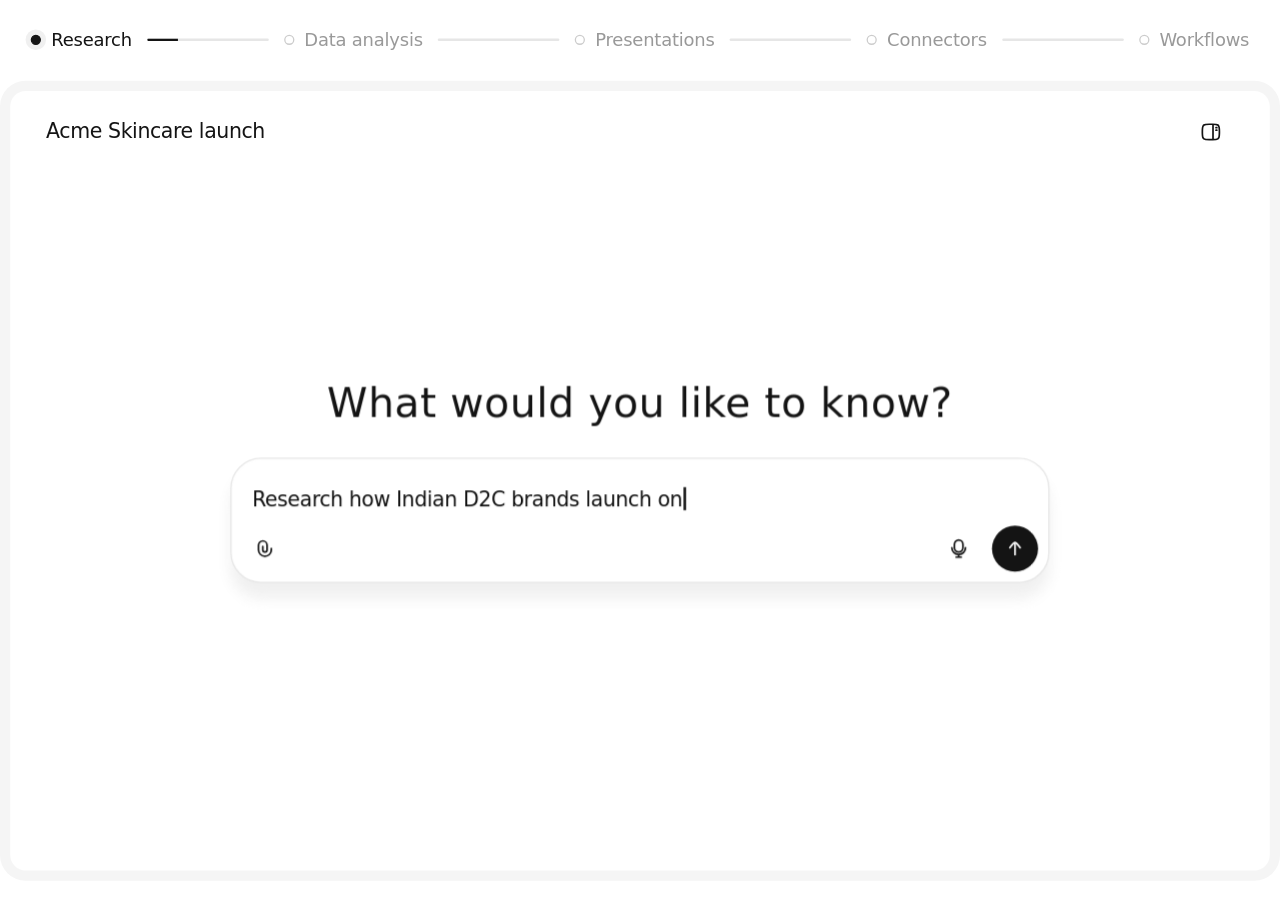
==== commit a04d8a76: "Smooth out the demo's motion - Every fade and slide runs ~45% longer with a gentler quartic ease. - " ====
--- a/index.html
+++ b/index.html
@@ -83,13 +83,13 @@
   font-size: var(--text-small-size); line-height: var(--text-small-lh);
   letter-spacing: var(--text-small-track);
   color: var(--color-ink-placeholder);
-  transition: color .3s;
+  transition: color .5s ease;
 }
 .step .dot {
   width: 8px; height: 8px; border-radius: var(--radius-pill);
   border: 1.5px solid var(--color-border-strong);
   background: var(--color-surface);
-  transition: background-color .3s, border-color .3s, box-shadow .3s;
+  transition: background-color .5s ease, border-color .5s ease, box-shadow .5s ease;
 }
 .step.is-done { color: var(--color-ink-secondary); }
 .step.is-done .dot { background: var(--color-ink); border-color: var(--color-ink); }
@@ -412,7 +412,7 @@
   box-shadow: var(--shadow-composer);
   padding: var(--space-2);
   display: flex; flex-direction: column; gap: var(--space-2);
-  transition: border-color .2s;
+  transition: border-color .4s ease;
 }
 .composer-attach { height: 0; position: relative; }
 .composer-attach .file-card { position: absolute; left: 0; top: 0; padding: 6px var(--space-3) 6px 6px; border-radius: var(--radius-md); }
@@ -646,9 +646,11 @@
      Every frame is a pure function of time, so the loop is seamless
      and any moment can be frozen with ?t=<seconds> for review. */
   const clamp = (v, a = 0, b = 1) => Math.min(b, Math.max(a, v));
-  const easeOut = (x) => 1 - Math.pow(1 - x, 3);
+  const SOFT = 1.45;     // every fade/slide runs this much longer than its listed duration
+  const easeOut = (x) => 1 - Math.pow(1 - x, 4);                      // quartic: gentle settle
   const prog = (t, start, dur) => clamp((t - start) / dur);          // linear 0..1
-  const ease = (t, start, dur) => easeOut(prog(t, start, dur));      // eased 0..1
+  const ease = (t, start, dur) => easeOut(prog(t, start, dur * SOFT)); // eased 0..1
+  const bump = (t, at, dur) => Math.sin(Math.PI * prog(t, at, dur)); // 0→1→0, for soft presses
 
   const $ = (sel) => document.querySelector(sel);
   const anim = (name) => document.querySelector(`[data-anim="${name}"]`);
@@ -661,8 +663,8 @@
   }
 
   const HOLD = 1;        // hold on the last frame before looping
-  const FADE = 0.3;      // loop-point fade
-  const PACE = 1.12;     // beats run slightly fast so each end frame holds before the next prompt
+  const FADE = 0.45;     // loop-point fade
+  const PACE = 0.92;     // beats play a little slower than listed, for a calmer read
 
   const panel = $('#panel');
   const threadWrap = $('#thread-wrap');
@@ -676,6 +678,7 @@
   const sendBtn = $('#send');
   const emptyState = $('#empty-state');
   const steps = [...document.querySelectorAll('.step')];
+  let scrollY = 0, lastT = null;
   const fills = [...document.querySelectorAll('.link .fill')];
 
   /* ── Composer ─────────────────────────────────────────────── */
@@ -689,13 +692,13 @@
   }
 
   // Type the prompt, press send. Only the scene that owns the composer calls this.
-  function typePrompt(t, { text, typeStart = 0.3, typeDur = 1.2, sendAt = 1.6 }) {
+  function typePrompt(t, { text, typeStart = 0.3, typeDur = 1.25, sendAt = 1.65 }) {
     const typed = Math.round(text.length * prog(t, typeStart, typeDur));
     const typing = t >= typeStart && t < typeStart + typeDur;
     const caretOn = typing || (t < sendAt && Math.floor(t * 2.5) % 2 === 0);
     setComposer(t < sendAt ? text.slice(0, typed) : '', caretOn);
     sendBtn.style.opacity = t >= typeStart && t < sendAt ? 1 : 0.5;
-    sendBtn.style.transform = `scale(${t >= sendAt - 0.08 && t < sendAt + 0.12 ? 0.9 : 1})`;
+    sendBtn.style.transform = `scale(${1 - 0.08 * bump(t, sendAt - 0.12, 0.36)})`;
   }
   function idleComposer() {
     setComposer('', false);
@@ -858,7 +861,7 @@
       const toggle = document.querySelector(`[data-toggle="${n}"]`);
       toggle.querySelector('.on').style.opacity = p;
       toggle.querySelector('.knob').style.transform = `translateX(${14 * p}px)`;
-      toggle.style.transform = `scale(${t >= at - 0.1 && t < at + 0.15 ? 0.92 : 1})`;
+      toggle.style.transform = `scale(${1 - 0.06 * bump(t, at - 0.12, 0.4)})`;
       const swap = ease(t, at + 0.2, 0.3);
       document.querySelector(`[data-off="${n}"]`).style.opacity = 1 - swap;
       const on = document.querySelector(`[data-on="${n}"]`);
@@ -882,11 +885,11 @@
 
   /* ── The story: one conversation, one prompt per capability ── */
   const SCENES = [
-    { fn: research,      len: 5,   prompt: { text: 'Research how Indian D2C brands launch on WhatsApp' }, opensEmpty: true },
-    { fn: dataAnalysis,  len: 5,   prompt: { text: 'Where are we losing users?', typeStart: 0.85, typeDur: 0.75, sendAt: 1.9 }, attachCsv: true },
-    { fn: presentations, len: 5,   prompt: { text: 'Turn this into a launch deck' } },
-    { fn: connectors,    len: 5,   prompt: { text: 'Share a launch update in #growth every Monday 9 am' } },
-    { fn: workflows,     len: 3.5 },
+    { fn: research,      len: 5.6,   prompt: { text: 'Research how Indian D2C brands launch on WhatsApp' }, opensEmpty: true },
+    { fn: dataAnalysis,  len: 5.6,   prompt: { text: 'Where are we losing users?', typeStart: 0.95, typeDur: 0.8, sendAt: 1.95 }, attachCsv: true },
+    { fn: presentations, len: 5.6,   prompt: { text: 'Turn this into a launch deck' } },
+    { fn: connectors,    len: 5.6,   prompt: { text: 'Share a launch update in #growth every Monday 9 am' } },
+    { fn: workflows,     len: 4.4 },
   ];
   let acc = 0;
   SCENES.forEach((s) => { s.start = acc; acc += s.len; });
@@ -895,8 +898,9 @@
   // The CSV is dragged into the composer before the data question is sent
   function csvAttach(t, sendAt) {
     const drop = ease(t, 0.25, 0.5);
-    composerAttach.style.height = `${50 * (t < sendAt ? drop : 0)}px`;
-    composerFile.style.opacity = t < sendAt ? clamp(drop * 3) : 0;
+    const leave = ease(t, sendAt, 0.3);   // after send, the attachment slot eases shut
+    composerAttach.style.height = `${50 * drop * (1 - leave)}px`;
+    composerFile.style.opacity = clamp(drop * 3) * (1 - clamp(leave * 2));
     composerFile.style.transform = `translateY(${-(1 - drop) * 56}px) rotate(${-(1 - drop) * 5}deg)`;
     composer.style.borderColor = t > 0.1 && t < 0.75 ? 'var(--color-border-strong)' : '';
   }
@@ -916,7 +920,7 @@
       need = Math.max(need, offsetWithin(el, thread) + el.offsetHeight * Math.min(1, o * 1.5));
     });
     const avail = threadWrap.clientHeight - 12;
-    thread.style.transform = `translateY(${-Math.max(0, need - avail)}px)`;
+    return Math.max(0, need - avail);
   }
 
   /* ── Frame ────────────────────────────────────────────────── */
@@ -937,13 +941,18 @@
     if (cur.prompt) typePrompt(local, cur.prompt); else idleComposer();
     if (cur.attachCsv) csvAttach(local, cur.prompt.sendAt);
     if (cur.opensEmpty) {
-      const sendAt = cur.prompt.sendAt ?? 1.6;
+      const sendAt = cur.prompt.sendAt ?? 1.65;
       setEmptyState(1 - ease(local, sendAt, 0.5), 1 - ease(local, sendAt, 0.25));
     } else {
       setEmptyState(0, 0);
     }
 
-    autoscroll();
+    // Glide the chat toward the newest content (time constant ~0.28s), like a real scroll
+    const target = autoscroll();
+    const dt = lastT === null ? 1e9 : T - lastT;
+    scrollY = dt > 0 && dt < 0.5 ? scrollY + (target - scrollY) * (1 - Math.exp(-dt / 0.28)) : target;
+    lastT = T;
+    thread.style.transform = `translateY(${-scrollY}px)`;
 
     // Loop point: the conversation fades, then the composer returns to the empty state
     const outStart = TOTAL - 2 * FADE, returnStart = TOTAL - FADE;
